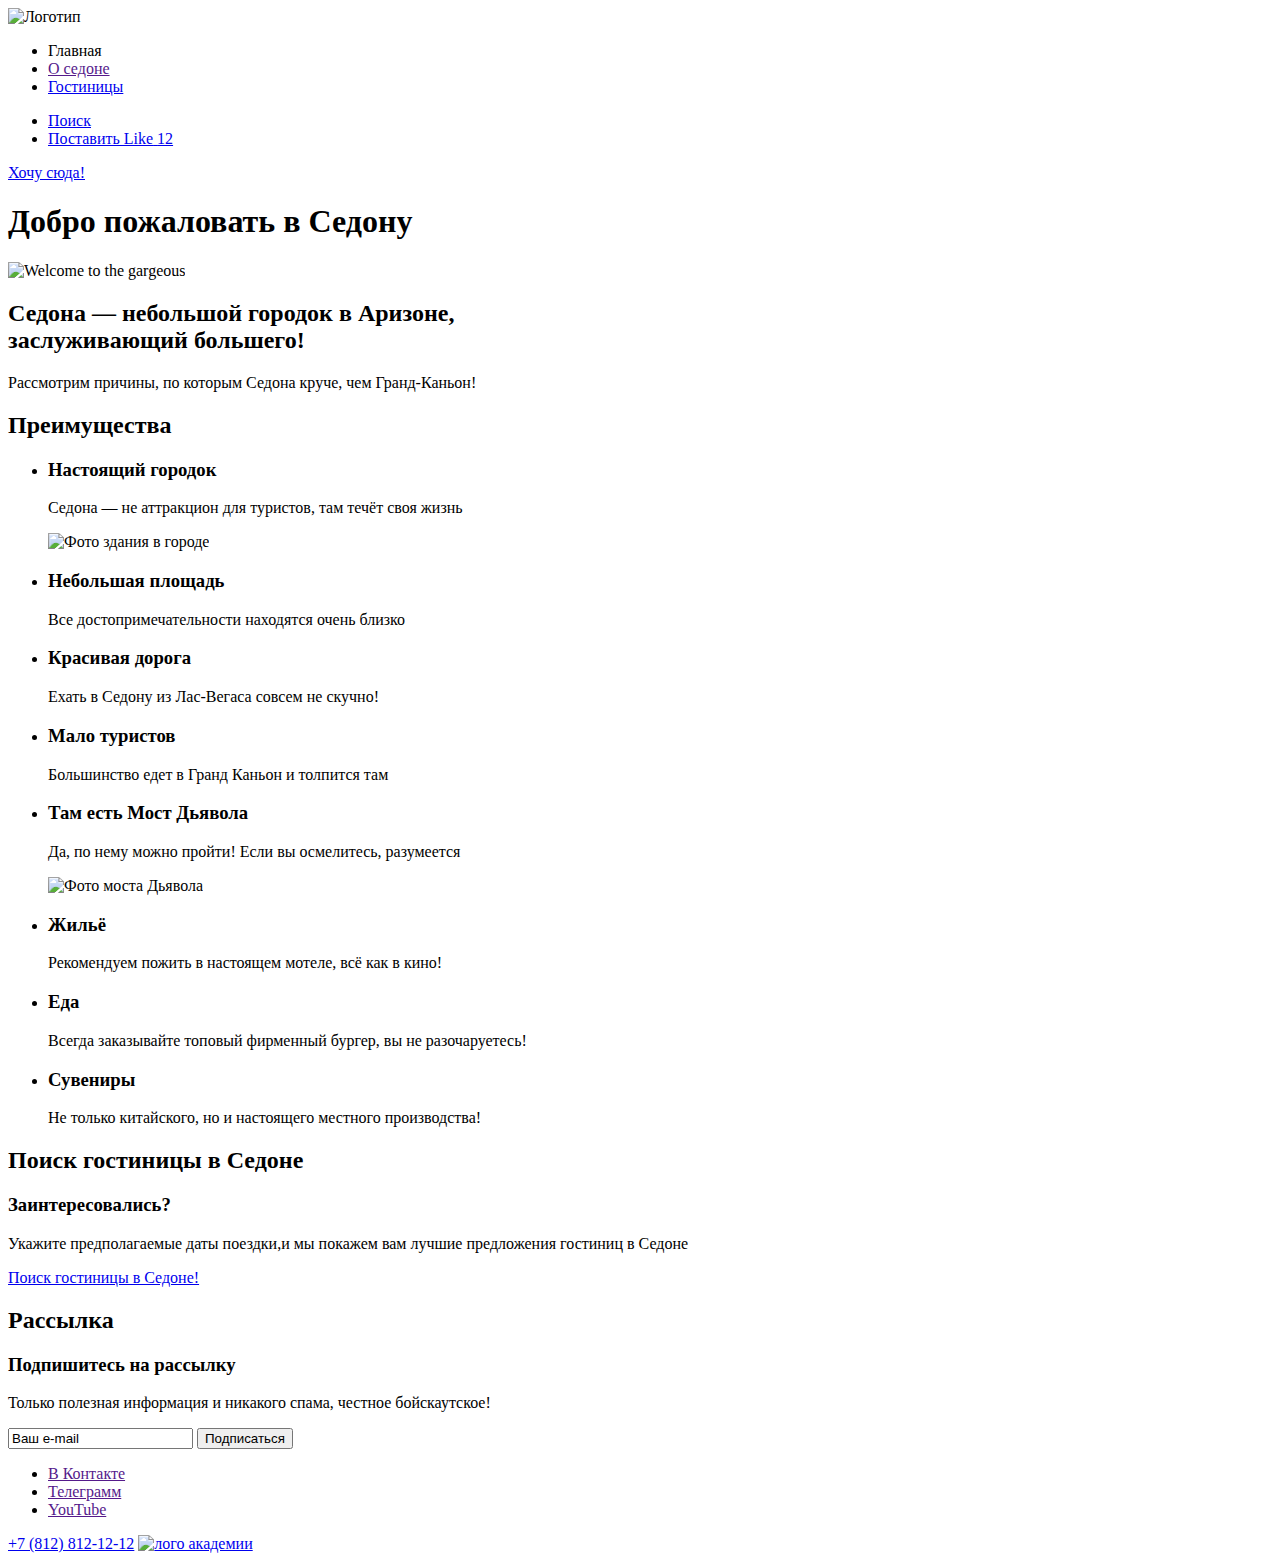
==== index.html @ 380cfacc "Добавляет класс цвета кнопкам" ====
<!DOCTYPE html>
<html lang="ru">
  <head>
    <meta charset="utf-8">
    <title>HTML Academy: Седона</title>
  </head>
  <body>
    <header class="header">
      <nav class="header-menu menu">
        <a class="logo-link">
          <img class="menu-logo" src="#" width="138" height="64" alt="Логотип">
        </a>
        <ul class="menu-list list-reset">
          <li class="menu-item">
            <a class="menu-link menu-link-current">Главная</a>
          </li>
          <li class="menu-item">
            <a class="menu-link" href="">О седоне</a>
          </li>
          <li class="menu-item">
            <a class="menu-link" href="catalog.html">Гостиницы</a>
          </li>
        </ul>
        <ul class="menu-list menu-user-list list-reset">
          <li class="menu-user-item">
            <a href="#" class="menu-user-link menu-user-link-search">
              <span class="visually-hidden">Поиск</span>
            </a>
          </li>
          <li class="menu-user-item">
            <a href="#" class="menu-user-link menu-user-link-favorites">
              <span class="visually-hidden">Поставить Like</span>
              <span class="menu-user-link-favorites-num">12</span>
            </a>
          </li>
        </ul>
        <a class="button menu-button button-brown" href="#">Хочу сюда!</a>
      </nav>
    </header>
    <main class="main">
      <section class="greeting">
        <h1 class="visually-hidden">Добро пожаловать в Седону</h1>
        <div class="greeting-img">
          <img src="#" width="457" height="351" alt="Welcome to the gargeous">
        </div>
        <div class="greeting-descript">
          <h2 class="greeting-title">Седона — небольшой городок в Аризоне,<br>заслуживающий большего!</h2>
          <p class="greeting-text">Рассмотрим причины, по которым Седона круче, чем Гранд-Каньон!</p>
        </div>
      </section>
      <section class="advantages">
        <h2 class="visually-hidden">Преимущества</h2>
        <ul class="advantages-list list-reset">
          <li class="advantages-item advantages-item-full">
            <div class="advantages-item-container">
              <div class="advantages-content advantages-content-blue">
                <h3 class="advantages-title">Настоящий городок</h3>
                <p class="advantages-description">Седона — не аттракцион для туристов, там течёт своя жизнь</p>
              </div>
              <div class="advantages-image">
                <img src="#" width="800" height="384" alt="Фото здания в городе">
              </div>
            </div>
          </li>
          <li class="advantages-item">
            <div class="advantages-content">
              <h3 class="advantages-title">Небольшая площадь</h3>
              <p class="advantages-description">Все достопримечательности находятся очень близко</p>
            </div>
          </li>
          <li class="advantages-item">
            <div class="advantages-content">
              <h3 class="advantages-title">Красивая дорога</h3>
              <p class="advantages-description">Ехать в Седону из Лас-Вегаса совсем не скучно!</p>
            </div>
          </li>
          <li class="advantages-item">
            <div class="advantages-content">
              <h3 class="advantages-title">Мало туристов</h3>
              <p class="advantages-description">Большинство едет в Гранд Каньон и толпится там</p>
            </div>
          </li>
          <li class="advantages-item advantages-item-full">
            <div class="advantages-item-container">
              <div class="advantages-content advantages-content-blue">
                <h3 class="advantages-title">Там есть Мост Дьявола</h3>
                <p class="advantages-description">Да, по нему можно пройти! Если вы осмелитесь, разумеется</p>
              </div>
              <div class="advantages-image">
                <img src="#" width="800" height="384" alt="Фото моста Дьявола">
              </div>
            </div>
          </li>
        </ul>
        <ul class="advantages-list advantages-list-recommendations list-reset">
          <li class="advantages-item">
            <div class="advantages-content advantages-content-home">
              <h3 class="advantages-title">Жильё</h3>
              <p class="advantages-description">Рекомендуем пожить в настоящем мотеле, всё как в кино!</p>
            </div>
          </li>
          <li class="advantages-item">
            <div class="advantages-content advantages-content-food">
              <h3 class="advantages-title">Еда</h3>
              <p class="advantages-description">Всегда заказывайте топовый фирменный бургер, вы не разочаруетесь!</p>
            </div>
          </li>
          <li class="advantages-item">
            <div class="advantages-content advantages-content-plus">
              <h3 class="advantages-title">Сувениры</h3>
              <p class="advantages-description">Не только китайского, но и настоящего местного производства!</p>
            </div>
          </li>
        </ul>
      </section>

        <section class="hotel-search">
          <h2 class="visually-hidden">Поиск гостиницы в Седоне</h2>
          <h3 class="search-title"><strong>Заинтересовались?</strong></h3>
          <p class="text">Укажите предполагаемые даты поездки,и мы покажем вам лучшие предложения гостиниц в Седоне</p>
          <a class="button-search button-brown" href="catalog.html">
            <span class="text-button">Поиск гостиницы в Седоне!</span>
          </a>
        </section>
        <section class="subscribe">
          <h2 class="visually-hidden">Рассылка</h2>
          <h3 class="subscribe-title">Подпишитесь на рассылку</h3>
          <p class="subscribe-text">Только полезная информация и никакого спама, честное бойскаутское!</p>
          <form action="https://echo.htmlacademy.ru/" method="post">
            <input class="subscribe-input" type="email" name="user_e-mail" value="Ваш e-mail">
            <input class="button-blue button-subscribe" type="submit" value="Подписаться">
          </form>

        </section>


    </main>
    <footer class="main-footer">
      <ul class="footer-link list-reset">
        <li class="footer-item">
          <a class="button-blue button-footer vk" href="">
            <span class="visually-hidden">В Контакте</span>
          </a>
        </li>
        <li class="footer-item">
          <a class="button-blue button-footer telegramm" href="">
            <span class="visually-hidden">Телеграмм</span>
          </a>
        </li>
        <li class="footer-item">
          <a class="button-blue button-footer youtube" href="">
            <span class="visually-hidden">YouTube</span>
          </a>
        </li>
      </ul>
      <a class="telephone" href="tel:+78128121212">+7 (812) 812-12-12</a>
      <a class="footer-logo" href="https://htmlacademy.ru">
        <img class="logo-academy" src="#" width="115" height="33" alt="лого академии">
      </a>
     </footer>

  </body>
</html>
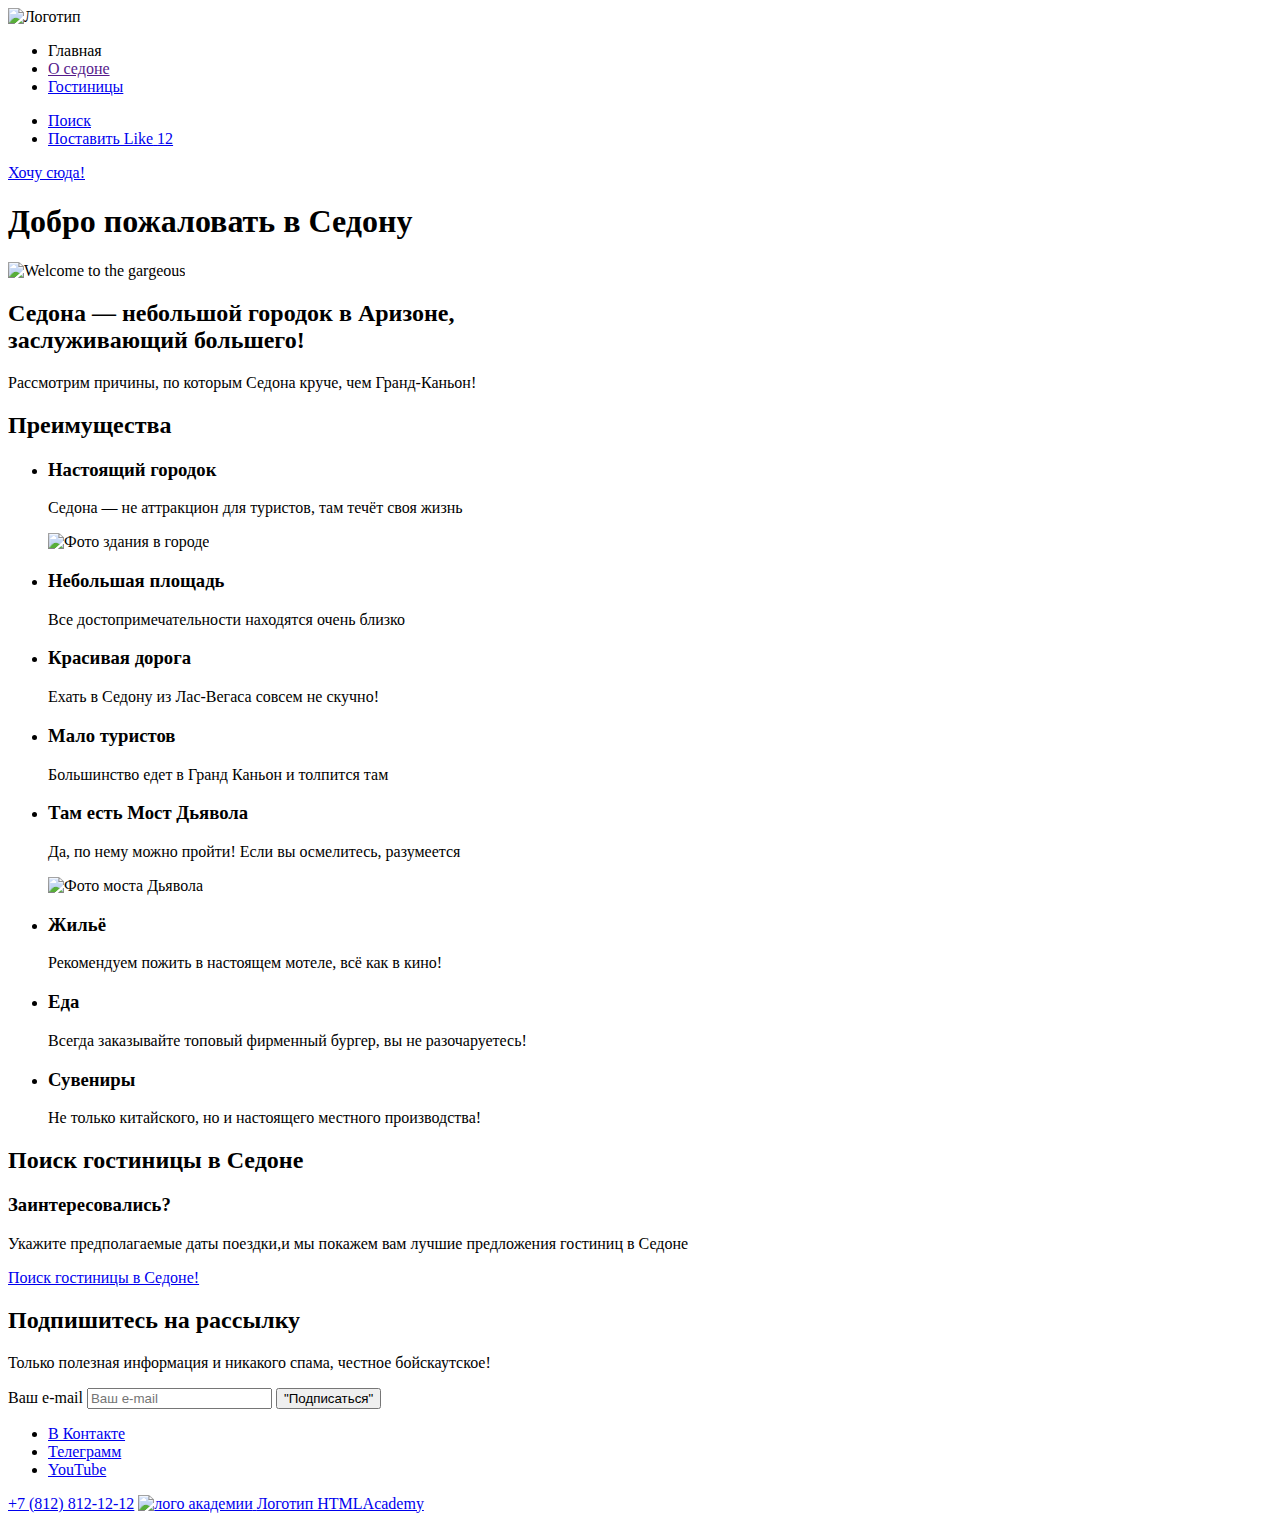
==== commit 90bce120: "Добавляет финальные правки" ====
--- a/index.html
+++ b/index.html
@@ -8,7 +8,7 @@
     <header class="header">
       <nav class="header-menu menu">
         <a class="logo-link">
-          <img class="menu-logo" src="#" width="138" height="64" alt="Логотип">
+          <img src="#" width="138" height="64" alt="Логотип">
         </a>
         <ul class="menu-list list-reset">
           <li class="menu-item">
@@ -114,48 +114,48 @@
         </ul>
       </section>
 
-        <section class="hotel-search">
+        <section class="search">
           <h2 class="visually-hidden">Поиск гостиницы в Седоне</h2>
-          <h3 class="search-title"><strong>Заинтересовались?</strong></h3>
-          <p class="text">Укажите предполагаемые даты поездки,и мы покажем вам лучшие предложения гостиниц в Седоне</p>
-          <a class="button-search button-brown" href="catalog.html">
-            <span class="text-button">Поиск гостиницы в Седоне!</span>
-          </a>
+          <h3 class="search-title">Заинтересовались?</h3>
+          <p class="search-text">Укажите предполагаемые даты поездки,и мы покажем вам лучшие предложения гостиниц в Седоне</p>
+          <a class="button button-search button-brown" href="#">Поиск гостиницы в Седоне!</a>
         </section>
-        <section class="subscribe">
-          <h2 class="visually-hidden">Рассылка</h2>
-          <h3 class="subscribe-title">Подпишитесь на рассылку</h3>
+
+        <section class="subscribe subscribe-home">
+          <h2 class="subscribe-title">Подпишитесь на рассылку</h2>
           <p class="subscribe-text">Только полезная информация и никакого спама, честное бойскаутское!</p>
-          <form action="https://echo.htmlacademy.ru/" method="post">
-            <input class="subscribe-input" type="email" name="user_e-mail" value="Ваш e-mail">
-            <input class="button-blue button-subscribe" type="submit" value="Подписаться">
+          <form class="subscribe-form" action="https://echo.htmlacademy.ru/" method="post">
+            <label class="visually-hidden" for="email">Ваш e-mail</label>
+            <input class="subscribe-input form-input" type="email" name="email" id="email" placeholder="Ваш e-mail">
+            <button class="button button-blue button-subscribe" type="submit">"Подписаться"</button>
           </form>
 
         </section>
 
 
     </main>
-    <footer class="main-footer">
-      <ul class="footer-link list-reset">
-        <li class="footer-item">
-          <a class="button-blue button-footer vk" href="">
+    <footer class="footer">
+      <ul class="footer-social social list-reset">
+        <li class="social-item">
+          <a class="social-link" href="https://vk.com/htmlacademy">
             <span class="visually-hidden">В Контакте</span>
           </a>
         </li>
-        <li class="footer-item">
-          <a class="button-blue button-footer telegramm" href="">
+        <li class="social-item">
+          <a class="social-link" href="https://t.me/htmlacademy">
             <span class="visually-hidden">Телеграмм</span>
           </a>
         </li>
-        <li class="footer-item">
-          <a class="button-blue button-footer youtube" href="">
+        <li class="social-item">
+          <a class="social-link" href="https://www.youtube.com/user/htmlacademyru">
             <span class="visually-hidden">YouTube</span>
           </a>
         </li>
       </ul>
-      <a class="telephone" href="tel:+78128121212">+7 (812) 812-12-12</a>
+      <a class="footer-phone" href="tel:+78128121212">+7 (812) 812-12-12</a>
       <a class="footer-logo" href="https://htmlacademy.ru">
         <img class="logo-academy" src="#" width="115" height="33" alt="лого академии">
+        <span class="visually-hidden">Логотип HTMLAcademy</span>
       </a>
      </footer>
 
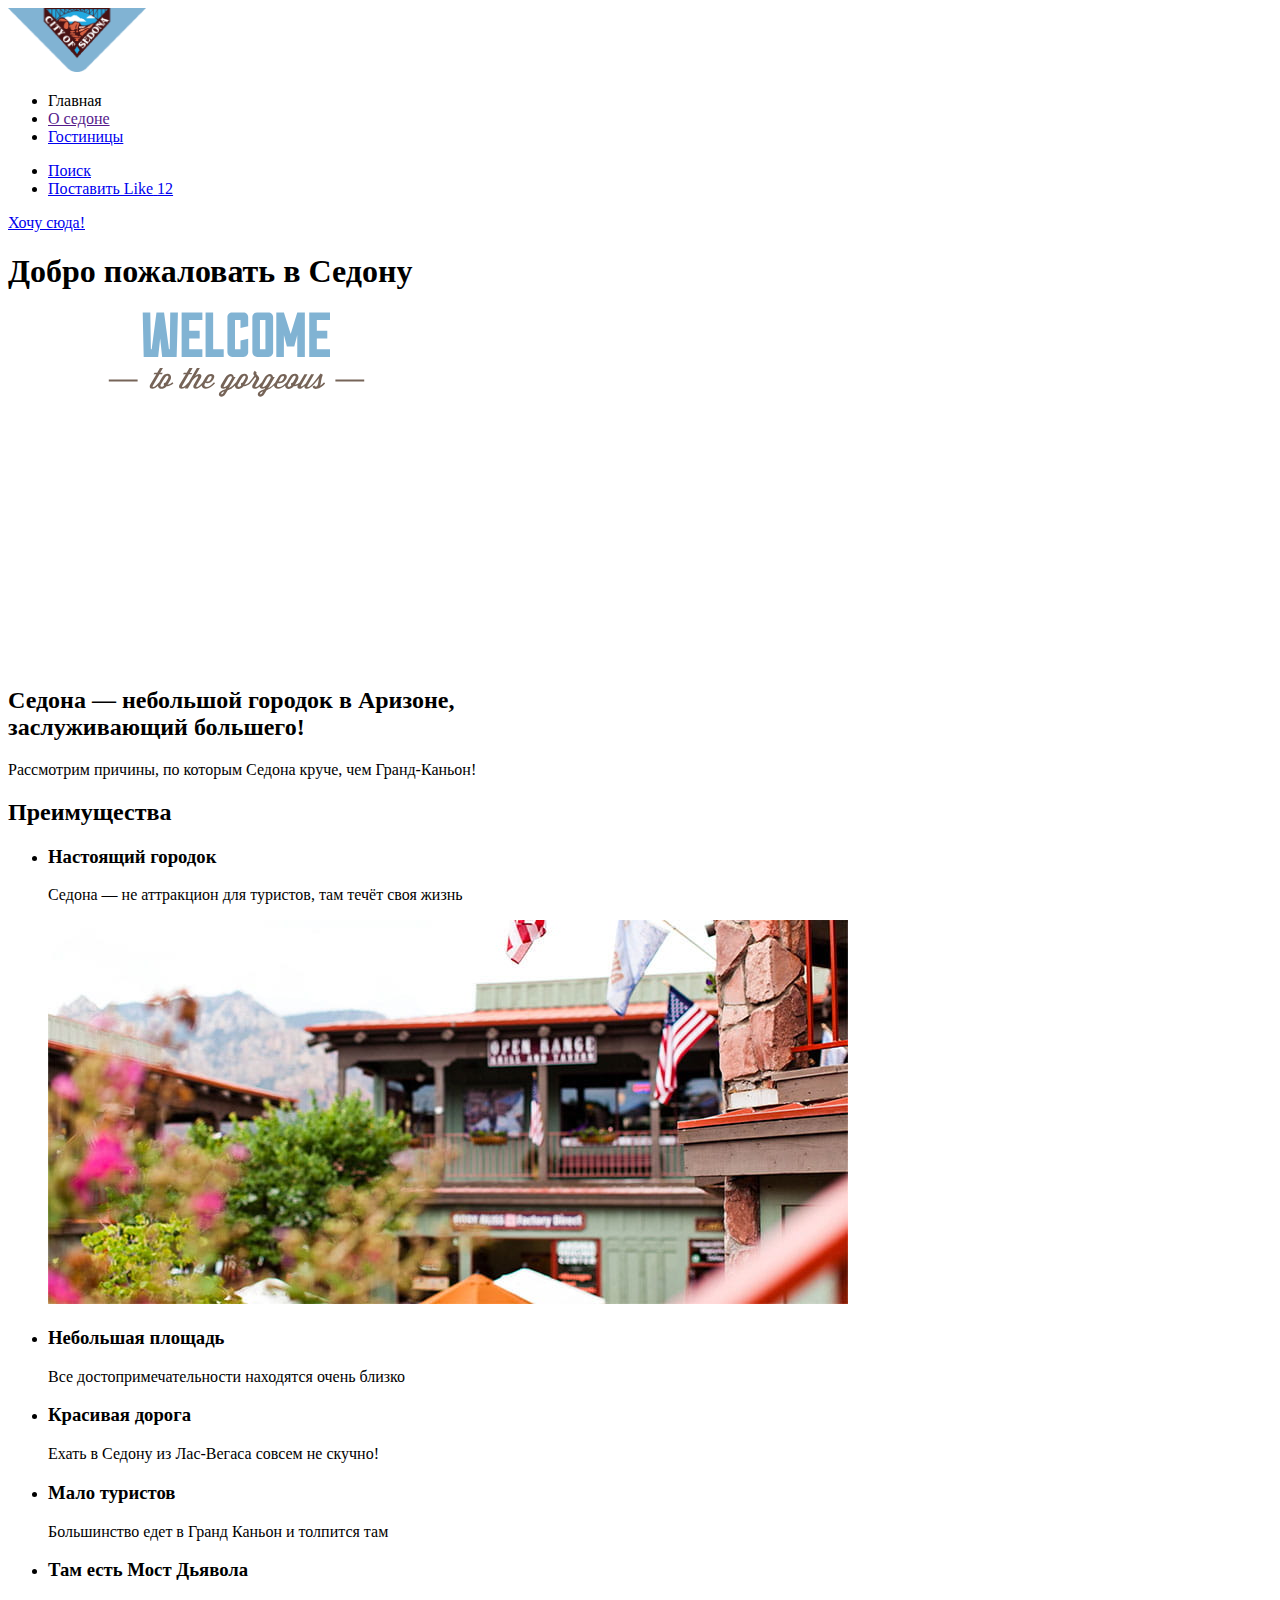
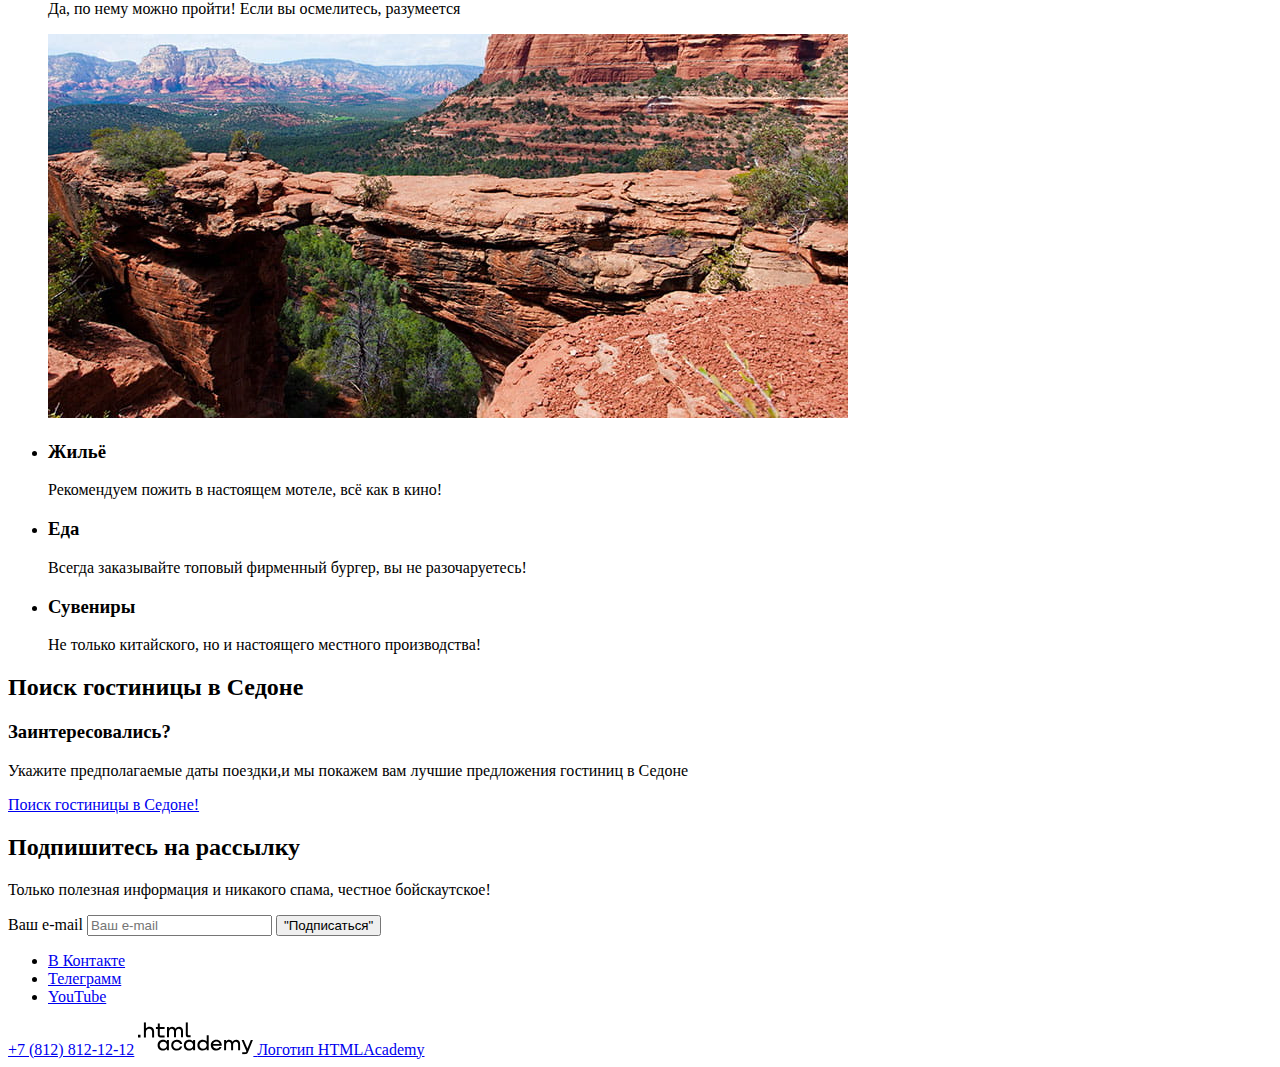
==== commit 7898c1af: "добавляет папку с графикой и картинки в разметку" ====
--- a/index.html
+++ b/index.html
@@ -8,7 +8,7 @@
     <header class="header">
       <nav class="header-menu menu">
         <a class="logo-link">
-          <img src="#" width="138" height="64" alt="Логотип">
+          <img src="/image/logo.png" width="138" height="64" alt="Логотип">
         </a>
         <ul class="menu-list list-reset">
           <li class="menu-item">
@@ -41,7 +41,7 @@
       <section class="greeting">
         <h1 class="visually-hidden">Добро пожаловать в Седону</h1>
         <div class="greeting-img">
-          <img src="#" width="457" height="351" alt="Welcome to the gargeous">
+          <img src="/image/welcome-images/welcome-text-image.svg" width="457" height="351" alt="Welcome to the gargeous">
         </div>
         <div class="greeting-descript">
           <h2 class="greeting-title">Седона — небольшой городок в Аризоне,<br>заслуживающий большего!</h2>
@@ -58,7 +58,7 @@
                 <p class="advantages-description">Седона — не аттракцион для туристов, там течёт своя жизнь</p>
               </div>
               <div class="advantages-image">
-                <img src="#" width="800" height="384" alt="Фото здания в городе">
+                <img src="/image/advantage-image/city-photo.jpg" width="800" height="384" alt="Фото здания в городе">
               </div>
             </div>
           </li>
@@ -87,7 +87,7 @@
                 <p class="advantages-description">Да, по нему можно пройти! Если вы осмелитесь, разумеется</p>
               </div>
               <div class="advantages-image">
-                <img src="#" width="800" height="384" alt="Фото моста Дьявола">
+                <img src="/image/advantage-image/bridge-photo.jpg" width="800" height="384" alt="Фото моста Дьявола">
               </div>
             </div>
           </li>
@@ -154,7 +154,7 @@
       </ul>
       <a class="footer-phone" href="tel:+78128121212">+7 (812) 812-12-12</a>
       <a class="footer-logo" href="https://htmlacademy.ru">
-        <img class="logo-academy" src="#" width="115" height="33" alt="лого академии">
+        <img class="logo-academy" src="/image/logo_htmlacademy.svg" width="115" height="33" alt="лого академии">
         <span class="visually-hidden">Логотип HTMLAcademy</span>
       </a>
      </footer>
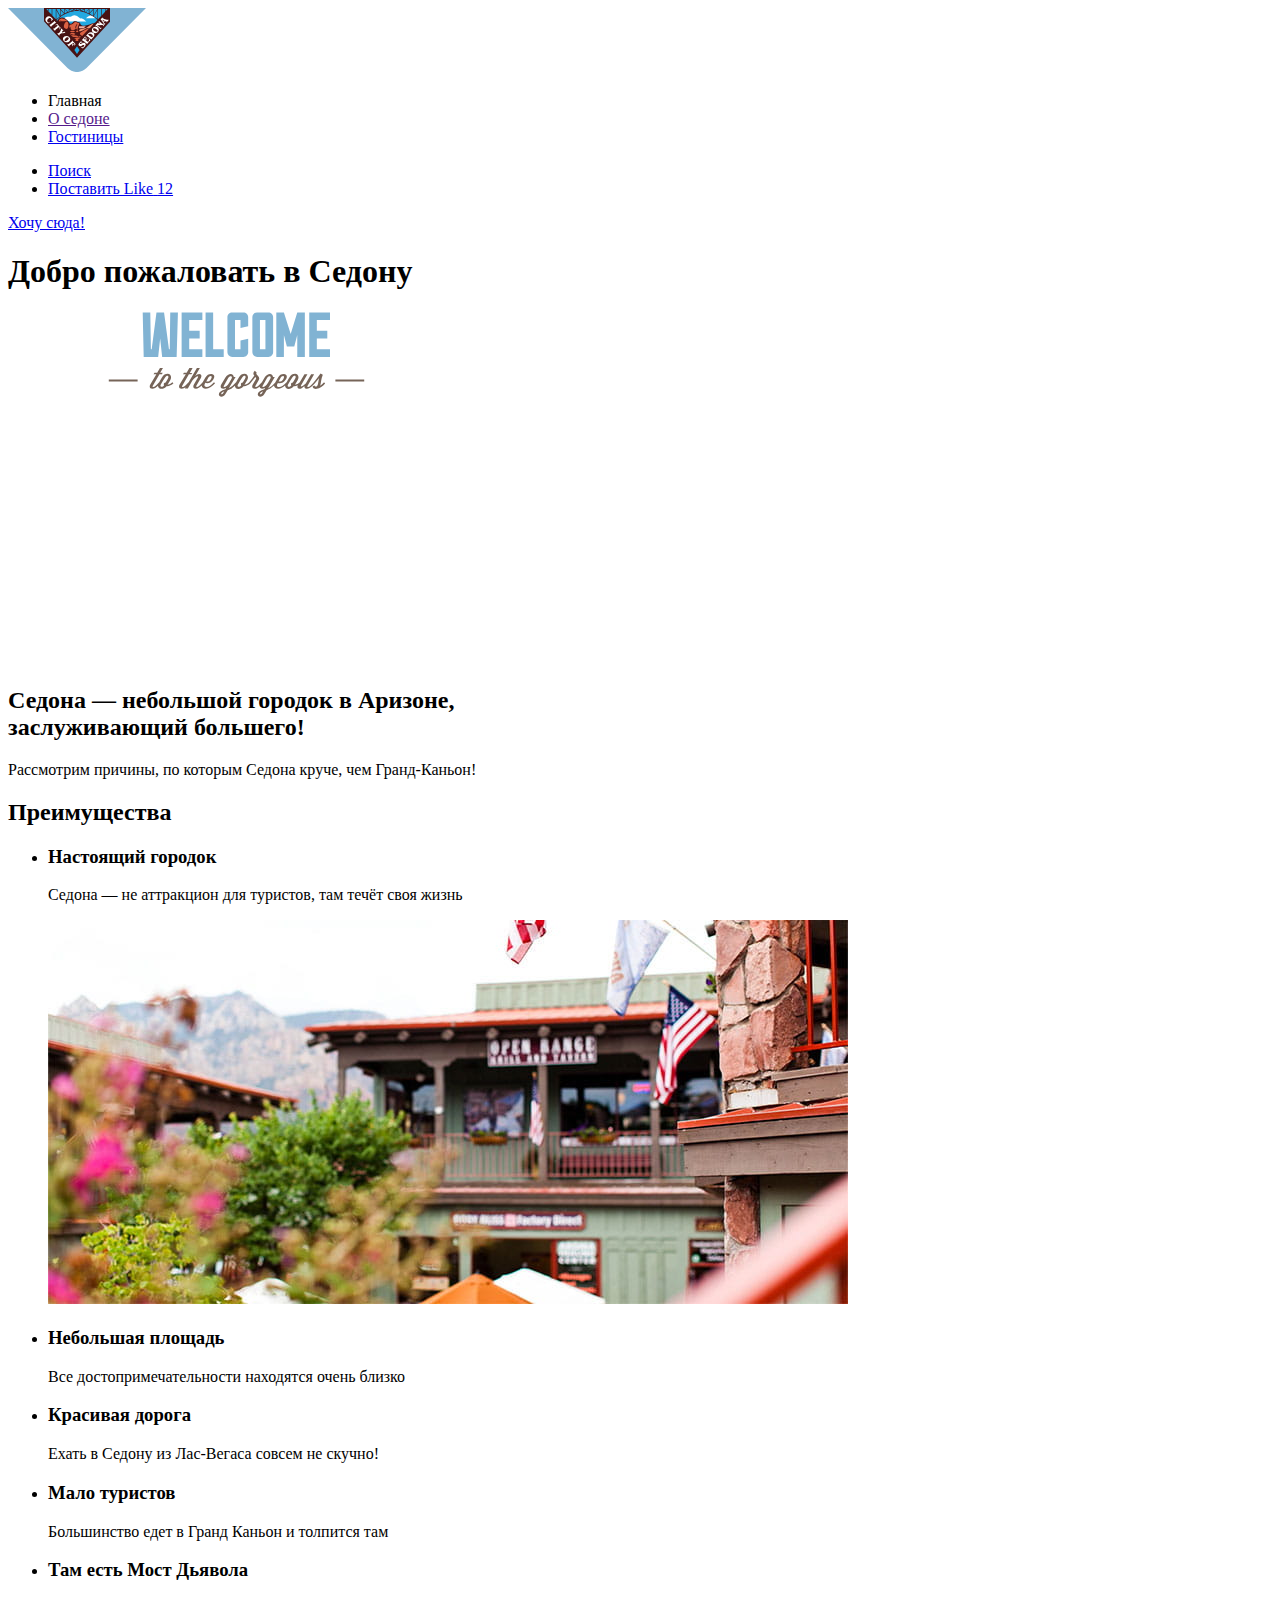
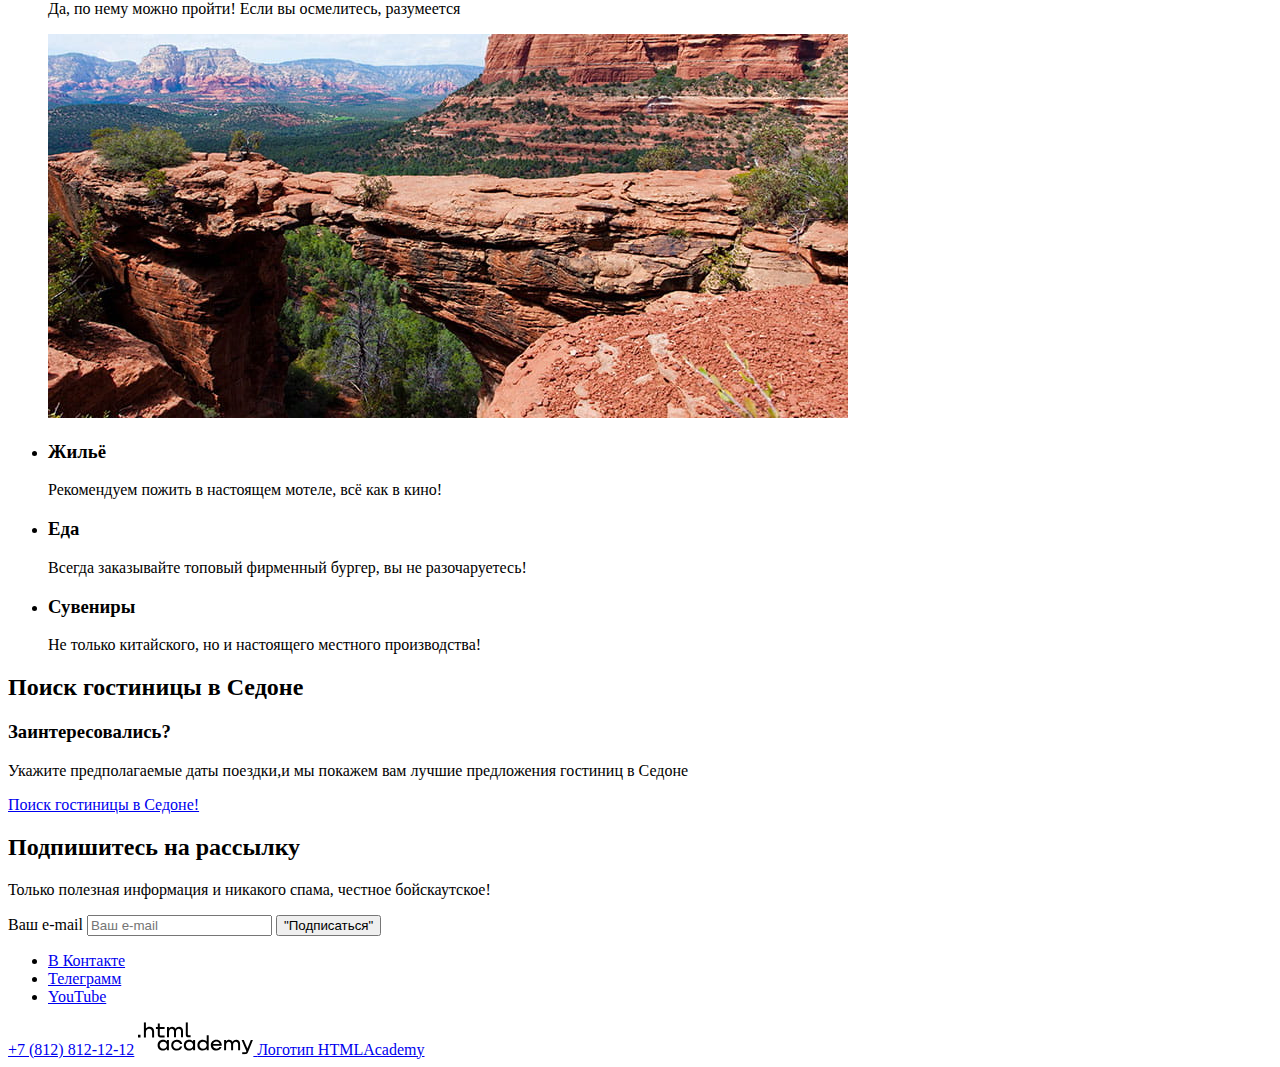
==== commit 8345a817: "Merge pull request #3 from jon90033/master" ====
--- a/index.html
+++ b/index.html
@@ -8,7 +8,7 @@
     <header class="header">
       <nav class="header-menu menu">
         <a class="logo-link">
-          <img src="/image/logo.png" width="138" height="64" alt="Логотип">
+          <img src="image/svg/logo.svg" width="138" height="64" alt="Логотип">
         </a>
         <ul class="menu-list list-reset">
           <li class="menu-item">
@@ -41,7 +41,7 @@
       <section class="greeting">
         <h1 class="visually-hidden">Добро пожаловать в Седону</h1>
         <div class="greeting-img">
-          <img src="/image/welcome-images/welcome-text-image.svg" width="457" height="351" alt="Welcome to the gargeous">
+          <img src="image/svg/welcome-text-image.svg" width="457" height="351" alt="Welcome to the gargeous">
         </div>
         <div class="greeting-descript">
           <h2 class="greeting-title">Седона — небольшой городок в Аризоне,<br>заслуживающий большего!</h2>
@@ -58,7 +58,7 @@
                 <p class="advantages-description">Седона — не аттракцион для туристов, там течёт своя жизнь</p>
               </div>
               <div class="advantages-image">
-                <img src="/image/advantage-image/city-photo.jpg" width="800" height="384" alt="Фото здания в городе">
+                <img src="image/catalog/city-photo.jpg" width="800" height="384" alt="Фото здания в городе">
               </div>
             </div>
           </li>
@@ -87,7 +87,7 @@
                 <p class="advantages-description">Да, по нему можно пройти! Если вы осмелитесь, разумеется</p>
               </div>
               <div class="advantages-image">
-                <img src="/image/advantage-image/bridge-photo.jpg" width="800" height="384" alt="Фото моста Дьявола">
+                <img src="image/catalog/bridge-photo.jpg" width="800" height="384" alt="Фото моста Дьявола">
               </div>
             </div>
           </li>
@@ -154,7 +154,7 @@
       </ul>
       <a class="footer-phone" href="tel:+78128121212">+7 (812) 812-12-12</a>
       <a class="footer-logo" href="https://htmlacademy.ru">
-        <img class="logo-academy" src="/image/logo_htmlacademy.svg" width="115" height="33" alt="лого академии">
+        <img class="logo-academy" src="image/svg/logo-htmlacademy.svg" width="115" height="33" alt="лого академии">
         <span class="visually-hidden">Логотип HTMLAcademy</span>
       </a>
      </footer>
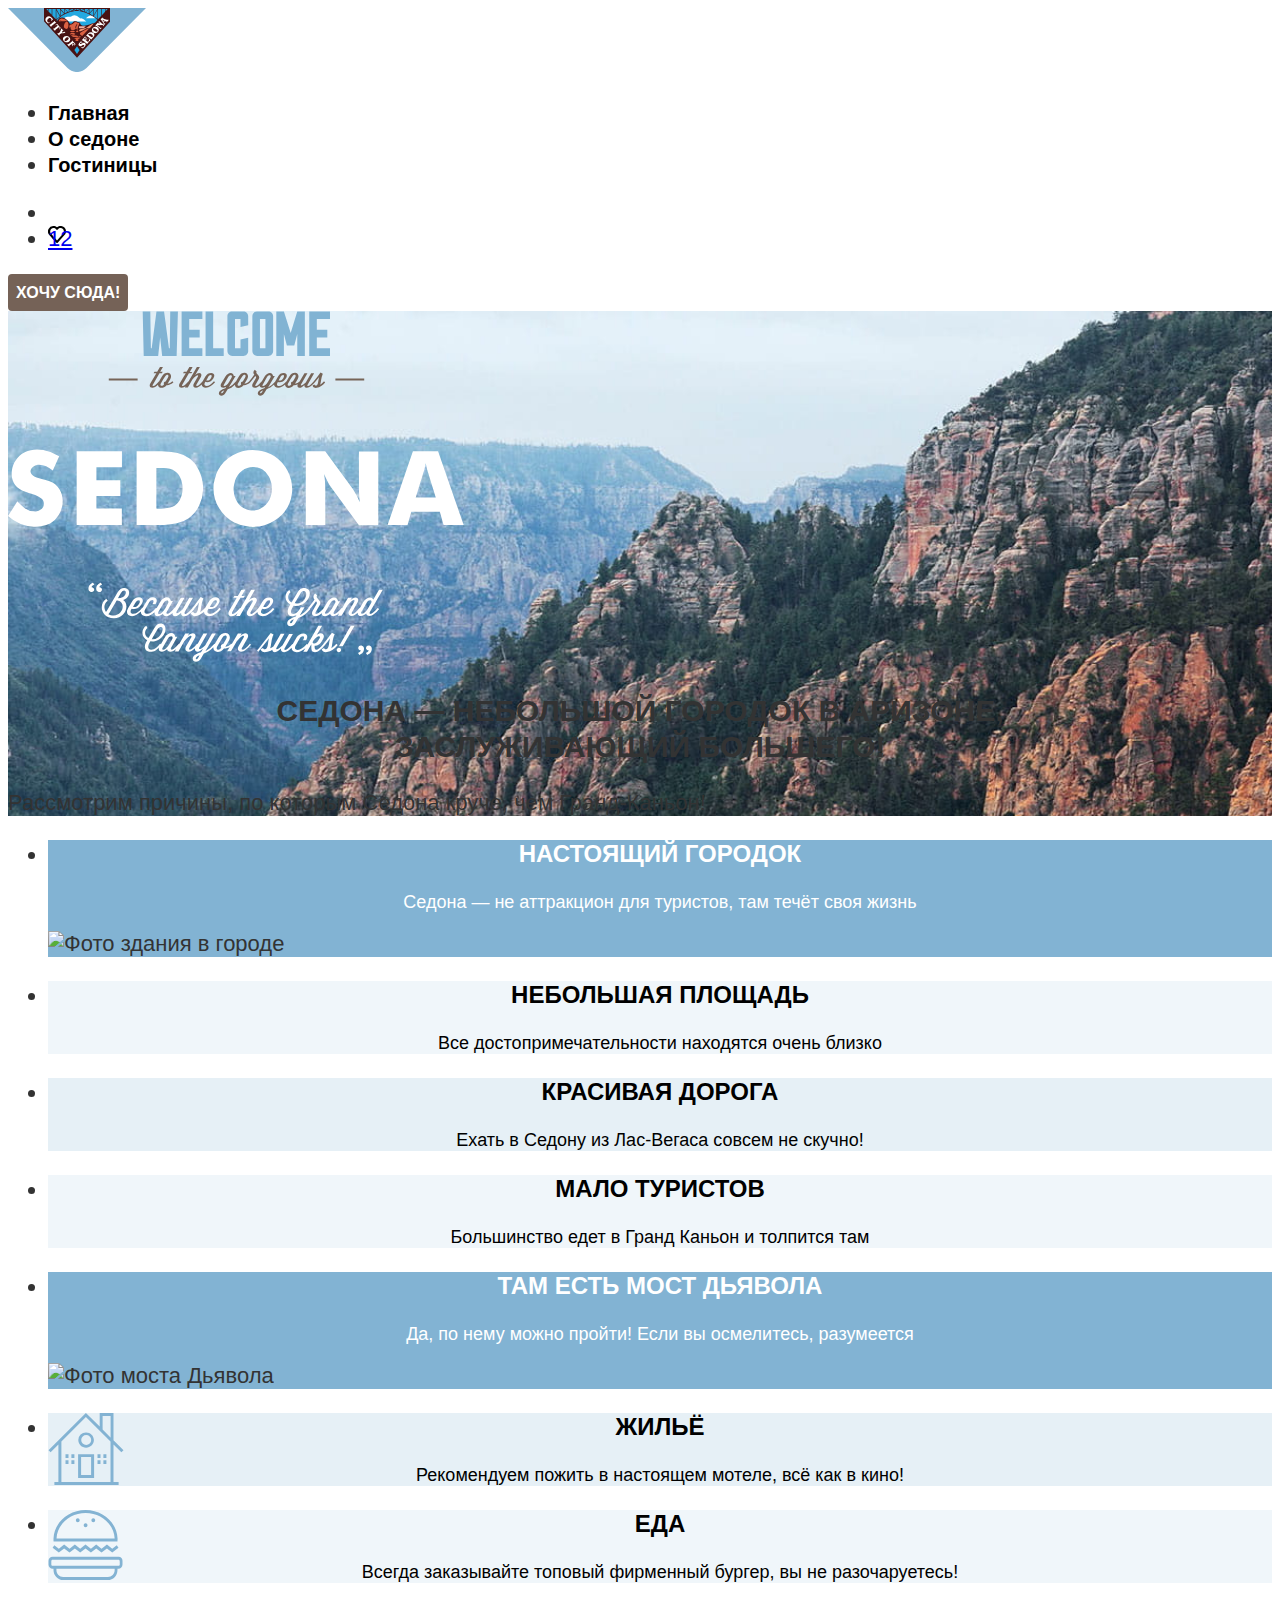
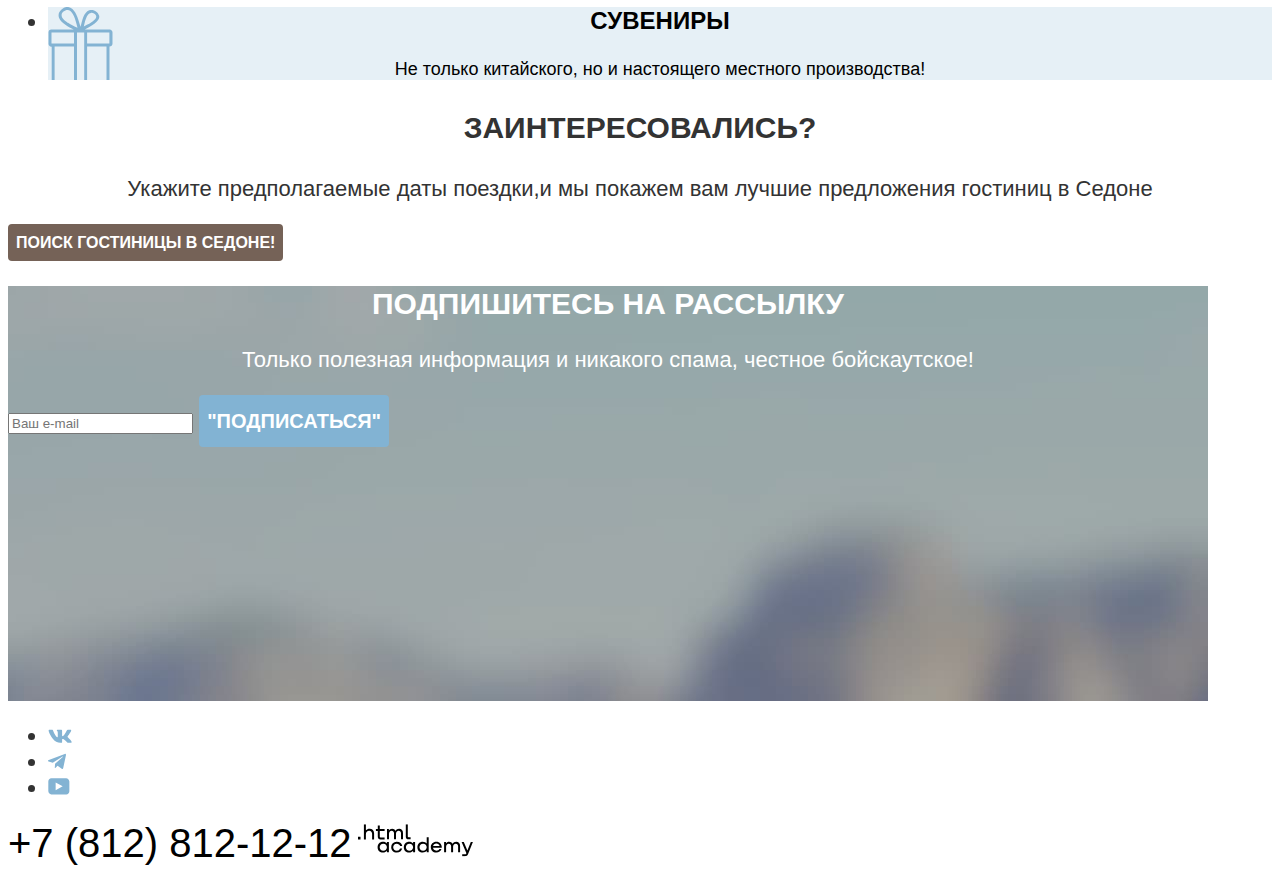
==== commit 524848b7: "Добавляет правки по ДЗ" ====
--- a/index.html
+++ b/index.html
@@ -3,6 +3,7 @@
   <head>
     <meta charset="utf-8">
     <title>HTML Academy: Седона</title>
+    <link rel="stylesheet" href="styles/styles.css">
   </head>
   <body>
     <header class="header">
@@ -58,7 +59,7 @@
                 <p class="advantages-description">Седона — не аттракцион для туристов, там течёт своя жизнь</p>
               </div>
               <div class="advantages-image">
-                <img src="image/catalog/city-photo.jpg" width="800" height="384" alt="Фото здания в городе">
+                <img src="image/city-photo.jpg" width="800" height="384" alt="Фото здания в городе">
               </div>
             </div>
           </li>
@@ -87,7 +88,7 @@
                 <p class="advantages-description">Да, по нему можно пройти! Если вы осмелитесь, разумеется</p>
               </div>
               <div class="advantages-image">
-                <img src="image/catalog/bridge-photo.jpg" width="800" height="384" alt="Фото моста Дьявола">
+                <img src="image/bridge-photo.jpg" width="800" height="384" alt="Фото моста Дьявола">
               </div>
             </div>
           </li>
@@ -138,16 +139,19 @@
       <ul class="footer-social social list-reset">
         <li class="social-item">
           <a class="social-link" href="https://vk.com/htmlacademy">
+            <img src="image/svg/vk-icon.svg" width="24" height="14" alt="Ссылка на ВКонтакте">
             <span class="visually-hidden">В Контакте</span>
           </a>
         </li>
         <li class="social-item">
           <a class="social-link" href="https://t.me/htmlacademy">
+            <img src="image/svg/telegramm-icon.svg" width="18" height="16" alt="Ссылка на Телеграмм">
             <span class="visually-hidden">Телеграмм</span>
           </a>
         </li>
         <li class="social-item">
           <a class="social-link" href="https://www.youtube.com/user/htmlacademyru">
+            <img src="image/svg/youtube-icon.svg" width="22" height="17" alt="Ссылка на YouTube">
             <span class="visually-hidden">YouTube</span>
           </a>
         </li>
--- a/styles/styles.css
+++ b/styles/styles.css
@@ -0,0 +1,242 @@
+@font-face{
+  font-family: "PT Sans";
+  font-style: normal;
+  font-weight: 400;
+  src: url("../fonts/ptsans-400.woff2") format("woff2");
+  font-display: swap;
+}
+@font-face{
+  font-family: "PT Sans";
+  font-style: normal;
+  font-weight: 700;
+  src: url("../fonts/ptsans-700.woff2") format("woff2");
+  font-display: swap;
+}
+body{
+  font-family: "PT Sans", sans-serif;
+  font-size: 22px;
+  line-height: 26px;
+  font-weight: 400;
+  font-style: normal;
+  background: #fff;
+  color: #333333;
+}
+.button {
+  display: inline-block;
+  padding: 8px;
+  font-weight: bold;
+  font-size: 16px;
+  line-height: 21px;
+  font-family: "PTsans", "Arial", sans-serif;
+  text-align: center;
+  color: #ffffff;
+  text-transform: uppercase;
+  text-decoration: none;
+  background-color: #756257;
+  border: none;
+  border-radius: 4px;
+  cursor: pointer;
+}
+
+.button-blue {
+  background-color: #82b3d3;
+}
+
+.button-green {
+  background-color: #7db54f;
+}
+
+.button-transparent {
+  background-color: transparent;
+}
+
+.visually-hidden{
+  position: absolute;
+
+  width: 1px;
+  height: 1px;
+  margin: -1px;
+  padding: 0;
+  overflow: hidden;
+
+  white-space: nowrap;
+
+  border: 0;
+
+  clip: rect(0 0 0 0);
+  clip-path: inset(100%);
+}
+
+.menu-link{
+  font-weight: 700;
+  font-size: 20px;
+  line-height: 24px;
+  color: #000000;
+  text-align: center;
+  text-decoration: none;
+}
+.menu-user-link-search{
+  background-image: url("../image/svg/search.svg");
+  background-repeat: no-repeat;
+}
+.menu-user-link-favorites{
+  background-image: url("../image/svg/like.svg");
+  background-repeat: no-repeat;
+}
+.greeting{
+  background-image: url("../image/greeting.jpg");
+  background-size: cover;
+  background-repeat: no-repeat;
+}
+
+.greeting-title{
+  font-size: 30px;
+  line-height: 36px;
+  text-align: center;
+  text-transform: uppercase;
+}
+
+.advantages-item{
+  background: rgba(131, 179, 211, 0.2);
+}
+.advantages-item:nth-child(2n){
+  background: rgba(131, 179, 211, 0.12);
+}
+.advantages-title{
+  font-size: 24px;
+  line-height: 28px;
+  text-transform: uppercase;
+  text-align: center;
+  color: #000;
+}
+.advantages-description{
+  font-size: 18px;
+  line-height: 21px;
+  text-align: center;
+  color: #000;
+}
+.advantages-item-container{
+  background-color: #82B3D3;
+}
+.advantages-content-blue h3{
+  color:#fff;
+}
+.advantages-content-blue p{
+  color:#fff;
+}
+.advantages-content-home{
+  background-image: url("../image/svg/house.svg");
+  background-repeat: no-repeat;
+}
+.advantages-content-food{
+  background-image: url("../image/svg/food.svg");
+  background-repeat: no-repeat;
+}
+.advantages-content-plus{
+  background-image: url("../image/svg/gift.svg");
+  background-repeat: no-repeat;
+}
+.search-title{
+  font-size: 30px;
+  line-height: 36px;
+  text-align: center;
+  text-transform: uppercase;
+}
+.search-text{
+  text-align: center;
+}
+.subscribe-home{
+  background-image: url("../image/background-subscribe.jpg");
+  width: 1200px;
+  height: 414.86px;
+  background-repeat: no-repeat;
+}
+.subscribe-home h2{
+  font-weight: 700;
+  font-size: 30px;
+  line-height: 36px;
+  text-transform: uppercase;
+  color: #fff;
+  text-align: center;
+}
+.subscribe-home p{
+  color: #fff;
+  text-align: center;
+}
+.footer-phone{
+  font-weight: 400;
+  font-size: 40px;
+  line-height: 40px;
+  text-align: center;
+  text-decoration: none;
+  color: #000;
+}
+.filter{
+  background-image: url("../image/background-filter.jpg");
+  background-repeat: no-repeat;
+  color: #fff;
+}
+.breadcrumbs-link{
+  font-size: 16px;
+  line-height: 21px;
+
+}
+.filter-title{
+  font-size: 20px;
+  line-height: 24px;
+}
+.filter-control{
+  font-size: 18px;
+  line-height: 23px;
+}
+.sorting-title{
+  font-size: 30px;
+  line-height: 36px;
+  text-transform: uppercase;
+}
+.hotels-item{
+  border: 1px solid #E6E6E6;
+  border-radius: 4px;
+}
+.hotels-title{
+  font-size: 24px;
+  line-height: 28px;
+}
+.hotels-type, .hotels-price{
+  font-size: 18px;
+  line-height: 21px;
+}
+.hotels-button{
+  line-height: 20px;
+}
+.hotels-button-more{
+  color: #fff;
+  background: #756157;
+}
+.hotels-favorites{
+  text-transform: uppercase;
+  color: #fff;
+}
+.hotels-favorites-current{
+  background: #7DB54F;
+}
+
+.hotels-rating-star span{
+  background-image: url("../image/star-icon.svg");
+  background-repeat: no-repeat;
+}
+.pagination-link{
+  border-radius: 4px;
+  background: #82B3D3;
+}
+.pagination-link-current{
+  background: #F2F2F2;
+}
+.pagination-link-more{
+  background: #F2F2F2;
+}
+.button-subscribe{
+  font-size: 20px;
+  line-height: 36px;
+  color:#fff;
+}
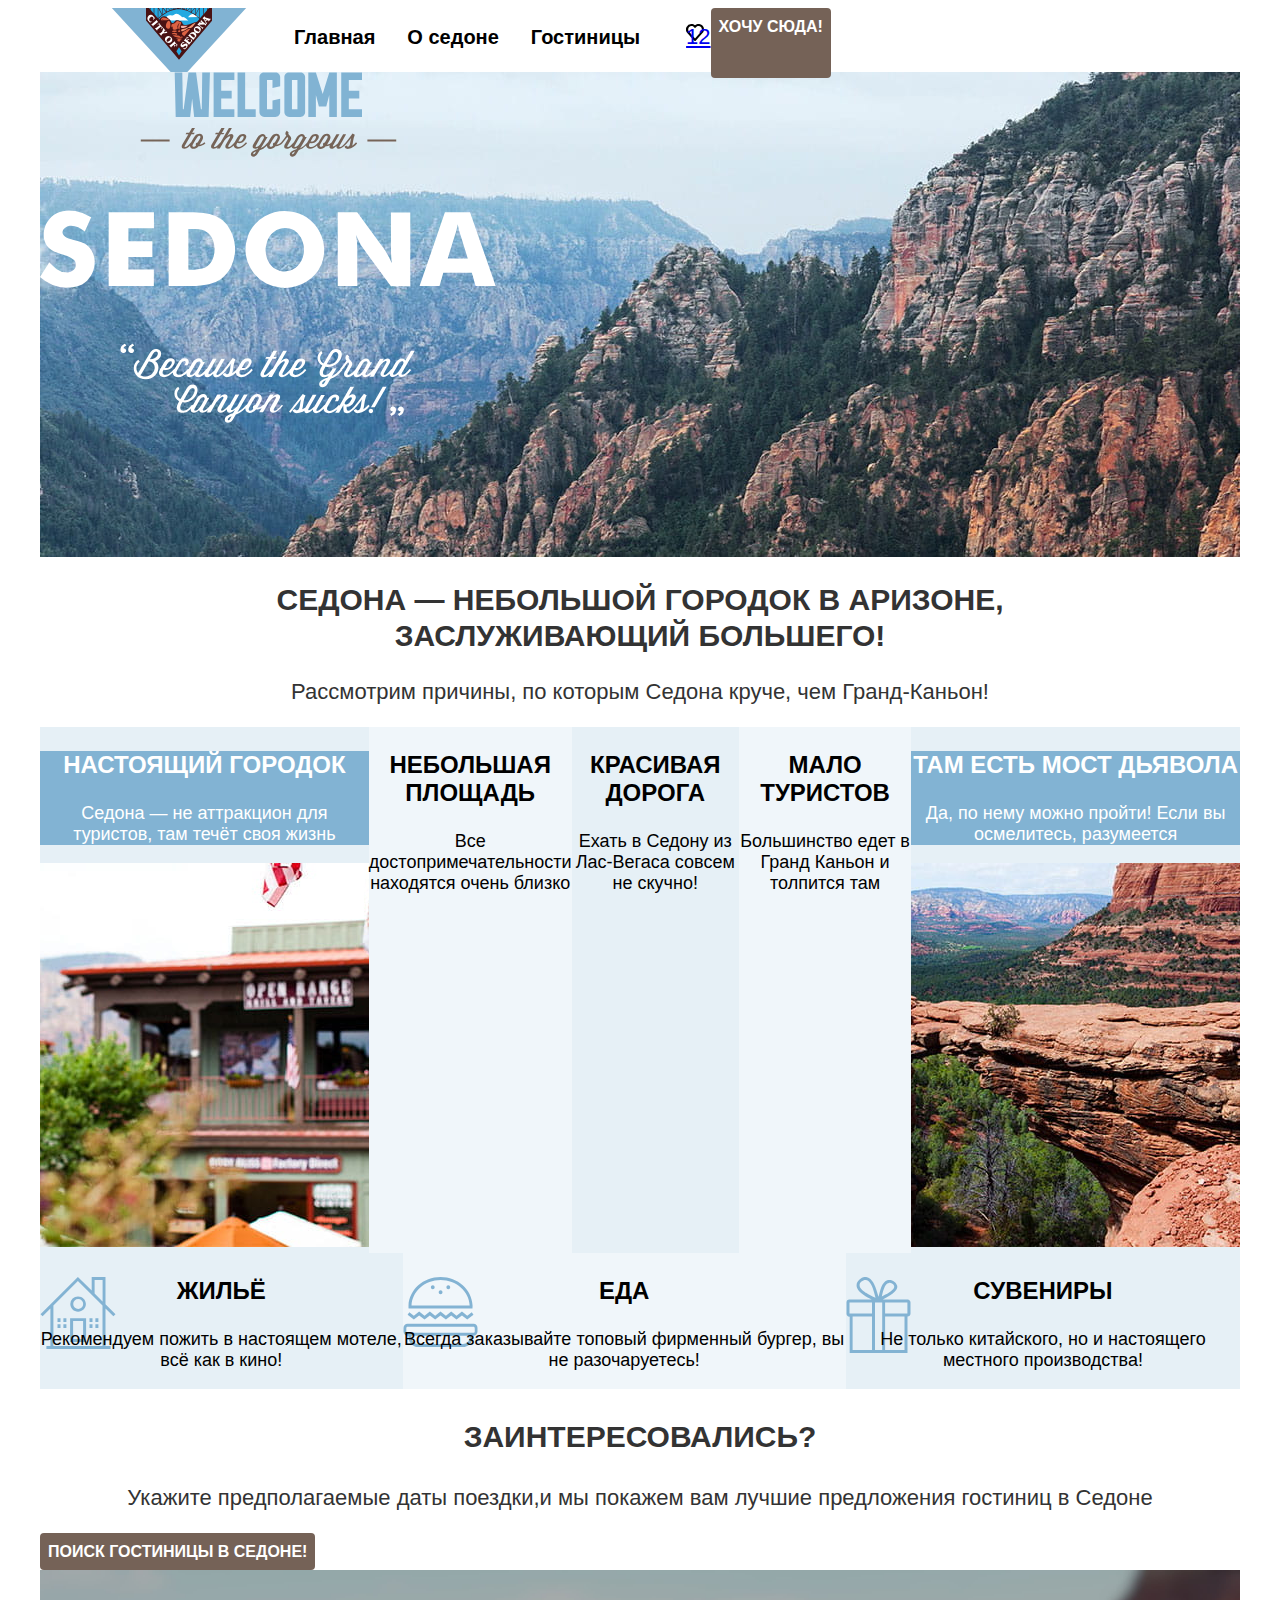
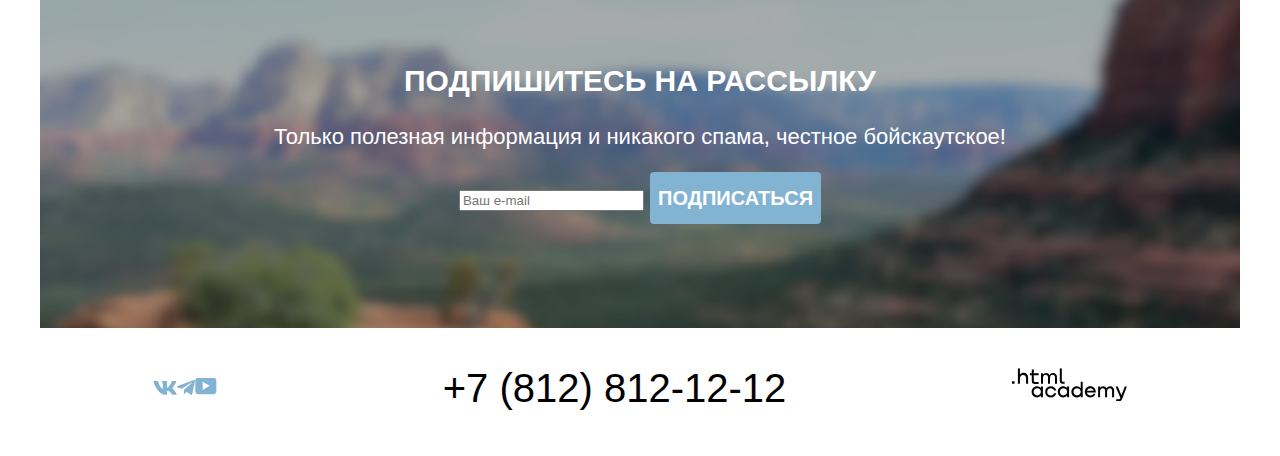
==== commit 540282ce: "добавляет крупные сетки на флексах" ====
--- a/index.html
+++ b/index.html
@@ -1,167 +1,169 @@
 <!DOCTYPE html>
 <html lang="ru">
-  <head>
-    <meta charset="utf-8">
-    <title>HTML Academy: Седона</title>
-    <link rel="stylesheet" href="styles/styles.css">
-  </head>
-  <body>
-    <header class="header">
-      <nav class="header-menu menu">
-        <a class="logo-link">
-          <img src="image/svg/logo.svg" width="138" height="64" alt="Логотип">
-        </a>
-        <ul class="menu-list list-reset">
-          <li class="menu-item">
-            <a class="menu-link menu-link-current">Главная</a>
-          </li>
-          <li class="menu-item">
-            <a class="menu-link" href="">О седоне</a>
-          </li>
-          <li class="menu-item">
-            <a class="menu-link" href="catalog.html">Гостиницы</a>
-          </li>
-        </ul>
-        <ul class="menu-list menu-user-list list-reset">
-          <li class="menu-user-item">
-            <a href="#" class="menu-user-link menu-user-link-search">
-              <span class="visually-hidden">Поиск</span>
-            </a>
-          </li>
-          <li class="menu-user-item">
-            <a href="#" class="menu-user-link menu-user-link-favorites">
-              <span class="visually-hidden">Поставить Like</span>
-              <span class="menu-user-link-favorites-num">12</span>
-            </a>
-          </li>
-        </ul>
-        <a class="button menu-button button-brown" href="#">Хочу сюда!</a>
-      </nav>
-    </header>
-    <main class="main">
-      <section class="greeting">
-        <h1 class="visually-hidden">Добро пожаловать в Седону</h1>
-        <div class="greeting-img">
-          <img src="image/svg/welcome-text-image.svg" width="457" height="351" alt="Welcome to the gargeous">
-        </div>
-        <div class="greeting-descript">
-          <h2 class="greeting-title">Седона — небольшой городок в Аризоне,<br>заслуживающий большего!</h2>
-          <p class="greeting-text">Рассмотрим причины, по которым Седона круче, чем Гранд-Каньон!</p>
-        </div>
-      </section>
-      <section class="advantages">
-        <h2 class="visually-hidden">Преимущества</h2>
-        <ul class="advantages-list list-reset">
-          <li class="advantages-item advantages-item-full">
-            <div class="advantages-item-container">
-              <div class="advantages-content advantages-content-blue">
-                <h3 class="advantages-title">Настоящий городок</h3>
-                <p class="advantages-description">Седона — не аттракцион для туристов, там течёт своя жизнь</p>
-              </div>
-              <div class="advantages-image">
-                <img src="image/city-photo.jpg" width="800" height="384" alt="Фото здания в городе">
-              </div>
-            </div>
-          </li>
-          <li class="advantages-item">
-            <div class="advantages-content">
-              <h3 class="advantages-title">Небольшая площадь</h3>
-              <p class="advantages-description">Все достопримечательности находятся очень близко</p>
-            </div>
-          </li>
-          <li class="advantages-item">
-            <div class="advantages-content">
-              <h3 class="advantages-title">Красивая дорога</h3>
-              <p class="advantages-description">Ехать в Седону из Лас-Вегаса совсем не скучно!</p>
-            </div>
-          </li>
-          <li class="advantages-item">
-            <div class="advantages-content">
-              <h3 class="advantages-title">Мало туристов</h3>
-              <p class="advantages-description">Большинство едет в Гранд Каньон и толпится там</p>
-            </div>
-          </li>
-          <li class="advantages-item advantages-item-full">
-            <div class="advantages-item-container">
-              <div class="advantages-content advantages-content-blue">
-                <h3 class="advantages-title">Там есть Мост Дьявола</h3>
-                <p class="advantages-description">Да, по нему можно пройти! Если вы осмелитесь, разумеется</p>
-              </div>
-              <div class="advantages-image">
-                <img src="image/bridge-photo.jpg" width="800" height="384" alt="Фото моста Дьявола">
-              </div>
-            </div>
-          </li>
-        </ul>
-        <ul class="advantages-list advantages-list-recommendations list-reset">
-          <li class="advantages-item">
-            <div class="advantages-content advantages-content-home">
-              <h3 class="advantages-title">Жильё</h3>
-              <p class="advantages-description">Рекомендуем пожить в настоящем мотеле, всё как в кино!</p>
-            </div>
-          </li>
-          <li class="advantages-item">
-            <div class="advantages-content advantages-content-food">
-              <h3 class="advantages-title">Еда</h3>
-              <p class="advantages-description">Всегда заказывайте топовый фирменный бургер, вы не разочаруетесь!</p>
-            </div>
-          </li>
-          <li class="advantages-item">
-            <div class="advantages-content advantages-content-plus">
-              <h3 class="advantages-title">Сувениры</h3>
-              <p class="advantages-description">Не только китайского, но и настоящего местного производства!</p>
-            </div>
-          </li>
-        </ul>
-      </section>
 
-        <section class="search">
-          <h2 class="visually-hidden">Поиск гостиницы в Седоне</h2>
-          <h3 class="search-title">Заинтересовались?</h3>
-          <p class="search-text">Укажите предполагаемые даты поездки,и мы покажем вам лучшие предложения гостиниц в Седоне</p>
-          <a class="button button-search button-brown" href="#">Поиск гостиницы в Седоне!</a>
-        </section>
+<head>
+  <meta charset="utf-8">
+  <title>HTML Academy: Седона</title>
+  <link rel="stylesheet" href="styles/styles.css">
+</head>
 
-        <section class="subscribe subscribe-home">
-          <h2 class="subscribe-title">Подпишитесь на рассылку</h2>
-          <p class="subscribe-text">Только полезная информация и никакого спама, честное бойскаутское!</p>
-          <form class="subscribe-form" action="https://echo.htmlacademy.ru/" method="post">
-            <label class="visually-hidden" for="email">Ваш e-mail</label>
-            <input class="subscribe-input form-input" type="email" name="email" id="email" placeholder="Ваш e-mail">
-            <button class="button button-blue button-subscribe" type="submit">"Подписаться"</button>
-          </form>
-
-        </section>
-
-
-    </main>
-    <footer class="footer">
-      <ul class="footer-social social list-reset">
-        <li class="social-item">
-          <a class="social-link" href="https://vk.com/htmlacademy">
-            <img src="image/svg/vk-icon.svg" width="24" height="14" alt="Ссылка на ВКонтакте">
-            <span class="visually-hidden">В Контакте</span>
+<body>
+  <header class="header">
+    <nav class="header-menu menu">
+      <a class="logo-link">
+        <img src="image/svg/logo.svg" width="138" height="64" alt="Логотип">
+      </a>
+      <ul class="menu-list list-reset">
+        <li class="menu-item">
+          <a class="menu-link menu-link-current">Главная</a>
+        </li>
+        <li class="menu-item">
+          <a class="menu-link" href="">О седоне</a>
+        </li>
+        <li class="menu-item">
+          <a class="menu-link" href="catalog.html">Гостиницы</a>
+        </li>
+      </ul>
+      <ul class="menu-list menu-user-list list-reset">
+        <li class="menu-user-item">
+          <a href="#" class="menu-user-link menu-user-link-search">
+            <span class="visually-hidden">Поиск</span>
           </a>
         </li>
-        <li class="social-item">
-          <a class="social-link" href="https://t.me/htmlacademy">
-            <img src="image/svg/telegramm-icon.svg" width="18" height="16" alt="Ссылка на Телеграмм">
-            <span class="visually-hidden">Телеграмм</span>
-          </a>
-        </li>
-        <li class="social-item">
-          <a class="social-link" href="https://www.youtube.com/user/htmlacademyru">
-            <img src="image/svg/youtube-icon.svg" width="22" height="17" alt="Ссылка на YouTube">
-            <span class="visually-hidden">YouTube</span>
+        <li class="menu-user-item">
+          <a href="#" class="menu-user-link menu-user-link-favorites">
+            <span class="visually-hidden">Поставить Like</span>
+            <span class="menu-user-link-favorites-num">12</span>
           </a>
         </li>
       </ul>
-      <a class="footer-phone" href="tel:+78128121212">+7 (812) 812-12-12</a>
-      <a class="footer-logo" href="https://htmlacademy.ru">
-        <img class="logo-academy" src="image/svg/logo-htmlacademy.svg" width="115" height="33" alt="лого академии">
-        <span class="visually-hidden">Логотип HTMLAcademy</span>
-      </a>
-     </footer>
+      <a class="button menu-button button-brown" href="#">Хочу сюда!</a>
+    </nav>
+  </header>
+  <main class="main">
+    <section class="greeting">
+      <h1 class="visually-hidden">Добро пожаловать в Седону</h1>
+      <div class="greeting-img">
+        <img src="image/svg/welcome-text-image.svg" width="457" height="351" alt="Welcome to the gargeous">
+      </div>
+      <div class="greeting-descript">
+        <h2 class="greeting-title">Седона — небольшой городок в Аризоне,<br>заслуживающий большего!</h2>
+        <p class="greeting-text">Рассмотрим причины, по которым Седона круче, чем Гранд-Каньон!</p>
+      </div>
+    </section>
+    <section class="advantages">
+      <h2 class="visually-hidden">Преимущества</h2>
+      <ul class="advantages-list list-reset">
+        <li class="advantages-item advantages-item-full">
+          <div class="advantages-item-container">
+            <div class="advantages-content advantages-content-blue">
+              <h3 class="advantages-title">Настоящий городок</h3>
+              <p class="advantages-description">Седона — не аттракцион для туристов, там течёт своя жизнь</p>
+            </div>
+            <div class="advantages-image">
+              <img src="image/city-photo.jpg" width="800" height="384" alt="Фото здания в городе">
+            </div>
+          </div>
+        </li>
+        <li class="advantages-item">
+          <div class="advantages-content">
+            <h3 class="advantages-title">Небольшая площадь</h3>
+            <p class="advantages-description">Все достопримечательности находятся очень близко</p>
+          </div>
+        </li>
+        <li class="advantages-item">
+          <div class="advantages-content">
+            <h3 class="advantages-title">Красивая дорога</h3>
+            <p class="advantages-description">Ехать в Седону из Лас-Вегаса совсем не скучно!</p>
+          </div>
+        </li>
+        <li class="advantages-item">
+          <div class="advantages-content">
+            <h3 class="advantages-title">Мало туристов</h3>
+            <p class="advantages-description">Большинство едет в Гранд Каньон и толпится там</p>
+          </div>
+        </li>
+        <li class="advantages-item advantages-item-full">
+          <div class="advantages-item-container">
+            <div class="advantages-content advantages-content-blue">
+              <h3 class="advantages-title">Там есть Мост Дьявола</h3>
+              <p class="advantages-description">Да, по нему можно пройти! Если вы осмелитесь, разумеется</p>
+            </div>
+            <div class="advantages-image">
+              <img src="image/bridge-photo.jpg" width="800" height="384" alt="Фото моста Дьявола">
+            </div>
+          </div>
+        </li>
+      </ul>
+      <ul class="advantages-list advantages-list-recommendations list-reset">
+        <li class="advantages-item">
+          <div class="advantages-content advantages-content-home">
+            <h3 class="advantages-title">Жильё</h3>
+            <p class="advantages-description">Рекомендуем пожить в настоящем мотеле, всё как в кино!</p>
+          </div>
+        </li>
+        <li class="advantages-item">
+          <div class="advantages-content advantages-content-food">
+            <h3 class="advantages-title">Еда</h3>
+            <p class="advantages-description">Всегда заказывайте топовый фирменный бургер, вы не разочаруетесь!</p>
+          </div>
+        </li>
+        <li class="advantages-item">
+          <div class="advantages-content advantages-content-plus">
+            <h3 class="advantages-title">Сувениры</h3>
+            <p class="advantages-description">Не только китайского, но и настоящего местного производства!</p>
+          </div>
+        </li>
+      </ul>
+    </section>
 
-  </body>
+    <section class="search">
+      <h2 class="visually-hidden">Поиск гостиницы в Седоне</h2>
+      <h3 class="search-title">Заинтересовались?</h3>
+      <p class="search-text">Укажите предполагаемые даты поездки,и мы покажем вам лучшие предложения гостиниц в Седоне</p>
+      <a class="button button-search button-brown" href="#">Поиск гостиницы в Седоне!</a>
+    </section>
+
+    <section class="subscribe subscribe-home">
+      <h2 class="subscribe-title">Подпишитесь на рассылку</h2>
+      <p class="subscribe-text">Только полезная информация и никакого спама, честное бойскаутское!</p>
+      <form class="subscribe-form" action="https://echo.htmlacademy.ru/" method="post">
+        <label class="visually-hidden" for="email">Ваш e-mail</label>
+        <input class="subscribe-input form-input" type="email" name="email" id="email" placeholder="Ваш e-mail">
+        <button class="button button-blue subscribe-button" type="submit">Подписаться</button>
+      </form>
+
+    </section>
+
+  </main>
+  <footer class="footer">
+    <ul class="footer-social social list-reset">
+      <li class="social-item">
+        <a class="social-link" href="https://vk.com/htmlacademy">
+          <img src="image/svg/vk-icon.svg" width="24" height="14" alt="Ссылка на ВКонтакте">
+          <span class="visually-hidden">В Контакте</span>
+        </a>
+      </li>
+      <li class="social-item">
+        <a class="social-link" href="https://t.me/htmlacademy">
+          <img src="image/svg/telegramm-icon.svg" width="18" height="16" alt="Ссылка на Телеграмм">
+          <span class="visually-hidden">Телеграмм</span>
+        </a>
+      </li>
+      <li class="social-item">
+        <a class="social-link" href="https://www.youtube.com/user/htmlacademyru">
+          <img src="image/svg/youtube-icon.svg" width="22" height="17" alt="Ссылка на YouTube">
+          <span class="visually-hidden">YouTube</span>
+        </a>
+      </li>
+    </ul>
+    <a class="footer-phone" href="tel:+78128121212">+7 (812) 812-12-12</a>
+    <a class="footer-logo" href="https://htmlacademy.ru">
+      <img class="logo-academy" src="image/svg/logo-htmlacademy.svg" width="115" height="33" alt="лого академии">
+      <span class="visually-hidden">Логотип HTMLAcademy</span>
+    </a>
+  </footer>
+
+</body>
+
 </html>
--- a/styles/styles.css
+++ b/styles/styles.css
@@ -1,29 +1,62 @@
-@font-face{
-  font-family: "PT Sans";
+@font-face {
   font-style: normal;
   font-weight: 400;
+  font-family: "PT Sans";
+
+  font-display: swap;
   src: url("../fonts/ptsans-400.woff2") format("woff2");
-  font-display: swap;
-}
-@font-face{
-  font-family: "PT Sans";
+}
+
+@font-face {
   font-style: normal;
   font-weight: 700;
+  font-family: "PT Sans";
+
+  font-display: swap;
   src: url("../fonts/ptsans-700.woff2") format("woff2");
-  font-display: swap;
-}
-body{
-  font-family: "PT Sans", sans-serif;
+}
+
+*,
+*::before,
+*::after {
+  box-sizing: border-box;
+}
+
+html {
+  box-sizing: border-box;
+  margin: 0;
+  padding: 0;
+}
+
+body {
+  font-style: normal;
+  font-weight: 400;
   font-size: 22px;
   line-height: 26px;
-  font-weight: 400;
-  font-style: normal;
-  background: #fff;
+  font-family: "PT Sans", sans-serif;
   color: #333333;
-}
+
+  background: #ffffff;
+}
+
+.list-reset {
+  margin: 0;
+  padding: 0;
+
+  list-style: none;
+}
+
+img {
+  max-width: 100%;
+
+  object-fit: cover;
+  object-position: center;
+}
+
 .button {
   display: inline-block;
   padding: 8px;
+
   font-weight: bold;
   font-size: 16px;
   line-height: 21px;
@@ -32,6 +65,7 @@
   color: #ffffff;
   text-transform: uppercase;
   text-decoration: none;
+
   background-color: #756257;
   border: none;
   border-radius: 4px;
@@ -42,15 +76,11 @@
   background-color: #82b3d3;
 }
 
-.button-green {
-  background-color: #7db54f;
-}
-
 .button-transparent {
   background-color: transparent;
 }
 
-.visually-hidden{
+.visually-hidden {
   position: absolute;
 
   width: 1px;
@@ -67,176 +97,295 @@
   clip-path: inset(100%);
 }
 
-.menu-link{
+/* MENU */
+.header {
+  width: 1200px;
+  height: 64px;
+  margin: 0 auto;
+  padding: 0 70px;
+}
+
+.header-menu {
+  display: flex;
+  margin: 0;
+}
+
+.menu-list {
+  display: flex;
+  margin-left: 30px;
+  padding: 16px 0;
+}
+
+.menu-link {
+  padding: 16px;
+
   font-weight: 700;
   font-size: 20px;
   line-height: 24px;
+  text-align: center;
   color: #000000;
-  text-align: center;
   text-decoration: none;
 }
-.menu-user-link-search{
+
+.menu-user-link-search {
   background-image: url("../image/svg/search.svg");
   background-repeat: no-repeat;
 }
-.menu-user-link-favorites{
+
+.menu-user-link-favorites {
   background-image: url("../image/svg/like.svg");
   background-repeat: no-repeat;
 }
-.greeting{
+
+.main {
+  width: 1200px;
+  margin: 0 auto;
+}
+
+.greeting-img {
+  width: 1200px;
+  height: 485px;
+
   background-image: url("../image/greeting.jpg");
+  background-repeat: no-repeat;
   background-size: cover;
-  background-repeat: no-repeat;
-}
-
-.greeting-title{
+}
+
+.greeting-title {
   font-size: 30px;
   line-height: 36px;
   text-align: center;
   text-transform: uppercase;
 }
 
-.advantages-item{
+.greeting-text {
+  text-align: center;
+}
+
+.advantages {
+  display: flex;
+  flex-direction: column;
+}
+
+.advantages-list {
+  display: flex;
+}
+
+.advantages-item {
   background: rgba(131, 179, 211, 0.2);
 }
-.advantages-item:nth-child(2n){
+
+.advantages-item:nth-child(2n) {
   background: rgba(131, 179, 211, 0.12);
 }
-.advantages-title{
+
+.advantages-title {
   font-size: 24px;
   line-height: 28px;
-  text-transform: uppercase;
-  text-align: center;
-  color: #000;
-}
-.advantages-description{
+  text-align: center;
+  color: #000000;
+  text-transform: uppercase;
+}
+
+.advantages-description {
   font-size: 18px;
   line-height: 21px;
   text-align: center;
-  color: #000;
-}
-.advantages-item-container{
-  background-color: #82B3D3;
-}
-.advantages-content-blue h3{
-  color:#fff;
-}
-.advantages-content-blue p{
-  color:#fff;
-}
-.advantages-content-home{
+  color: #000000;
+}
+
+.advantages-content- {
+  width: 400px;
+  height: 384px;
+}
+
+.advantages-content-blue {
+  background-color: #82b3d3;
+}
+
+.advantages-content-blue h3 {
+  color: #ffffff;
+}
+
+.advantages-content-blue p {
+  color: #ffffff;
+}
+
+.advantages-content-home {
   background-image: url("../image/svg/house.svg");
   background-repeat: no-repeat;
 }
-.advantages-content-food{
+
+.advantages-content-food {
   background-image: url("../image/svg/food.svg");
   background-repeat: no-repeat;
 }
-.advantages-content-plus{
+
+.advantages-content-plus {
   background-image: url("../image/svg/gift.svg");
   background-repeat: no-repeat;
 }
-.search-title{
+
+.search-title {
   font-size: 30px;
   line-height: 36px;
   text-align: center;
   text-transform: uppercase;
 }
-.search-text{
-  text-align: center;
-}
-.subscribe-home{
+
+.search-text {
+  text-align: center;
+}
+
+.subscribe {
+  padding-top: 68px;
+  padding-bottom: 104px;
+
+  text-align: center;
+}
+
+.subscribe-home {
+  background-color: #81b3d3;
   background-image: url("../image/background-subscribe.jpg");
+  background-size: cover;
+}
+
+.subscribe-title {
+  font-size: 30px;
+  line-height: 36px;
+  text-transform: uppercase;
+}
+
+.subscribe-home .subscribe-title {
+  color: #ffffff;
+}
+
+.subscribe-text {
+  font-size: 22px;
+  line-height: 26px;
+  color: #333333;
+}
+
+.subscribe-home .subscribe-text {
+  color: #ffffff;
+}
+
+.subscribe-button {
+  font-size: 20px;
+  line-height: 36px;
+}
+
+.footer {
+  display: flex;
+  justify-content: space-around;
+  align-items: center;
   width: 1200px;
-  height: 414.86px;
-  background-repeat: no-repeat;
-}
-.subscribe-home h2{
-  font-weight: 700;
-  font-size: 30px;
-  line-height: 36px;
-  text-transform: uppercase;
-  color: #fff;
-  text-align: center;
-}
-.subscribe-home p{
-  color: #fff;
-  text-align: center;
-}
-.footer-phone{
-  font-weight: 400;
+  height: 120px;
+  margin: 0 auto;
+}
+
+.footer-social {
+  display: flex;
+}
+
+.footer-phone {
   font-size: 40px;
   line-height: 40px;
   text-align: center;
+  color: #000000;
   text-decoration: none;
-  color: #000;
-}
-.filter{
-  background-image: url("../image/background-filter.jpg");
-  background-repeat: no-repeat;
-  color: #fff;
-}
-.breadcrumbs-link{
+}
+
+.filter {
+  display: flex;
+
+  color: #ffffff;
+
+  background-image: url("../image/catalog-background.jpg");
+  background-repeat: no-repeat;
+  background-size: cover;
+}
+
+.breadcrumbs-link {
   font-size: 16px;
   line-height: 21px;
-
-}
-.filter-title{
+}
+
+.filter-title {
   font-size: 20px;
   line-height: 24px;
 }
-.filter-control{
+
+.filter-control {
   font-size: 18px;
   line-height: 23px;
 }
-.sorting-title{
+
+.sorting-title {
   font-size: 30px;
   line-height: 36px;
   text-transform: uppercase;
 }
-.hotels-item{
-  border: 1px solid #E6E6E6;
+
+.hotels-item {
+  border: 1px solid #e6e6e6;
   border-radius: 4px;
 }
-.hotels-title{
+
+.hotels-title {
   font-size: 24px;
   line-height: 28px;
 }
-.hotels-type, .hotels-price{
+
+.hotels-type,
+.hotels-price {
   font-size: 18px;
   line-height: 21px;
 }
-.hotels-button{
+
+.hotels-button {
   line-height: 20px;
 }
-.hotels-button-more{
-  color: #fff;
+
+.hotels-button-more {
+  color: #ffffff;
+
   background: #756157;
 }
-.hotels-favorites{
-  text-transform: uppercase;
-  color: #fff;
-}
-.hotels-favorites-current{
-  background: #7DB54F;
-}
-
-.hotels-rating-star span{
+
+.hotels-favorites-current {
+  background: #7db54f;
+}
+
+.hotels-rating-star span {
+  display: inline-block;
+  width: 18px;
+  height: 17px;
+
   background-image: url("../image/star-icon.svg");
   background-repeat: no-repeat;
 }
-.pagination-link{
+
+.pagination {
+  display: flex;
+}
+
+.pagination-link {
+  display: inline-block;
+  width: 60px;
+  height: 60px;
+  margin-left: 8px;
+
+  text-align: center;
+
+  background: #82b3d3;
   border-radius: 4px;
-  background: #82B3D3;
-}
-.pagination-link-current{
-  background: #F2F2F2;
-}
-.pagination-link-more{
-  background: #F2F2F2;
-}
-.button-subscribe{
-  font-size: 20px;
-  line-height: 36px;
-  color:#fff;
-}
+}
+
+.pagination-link-current {
+  background: #f2f2f2;
+}
+
+.pagination-link-more {
+  background: #f2f2f2;
+}
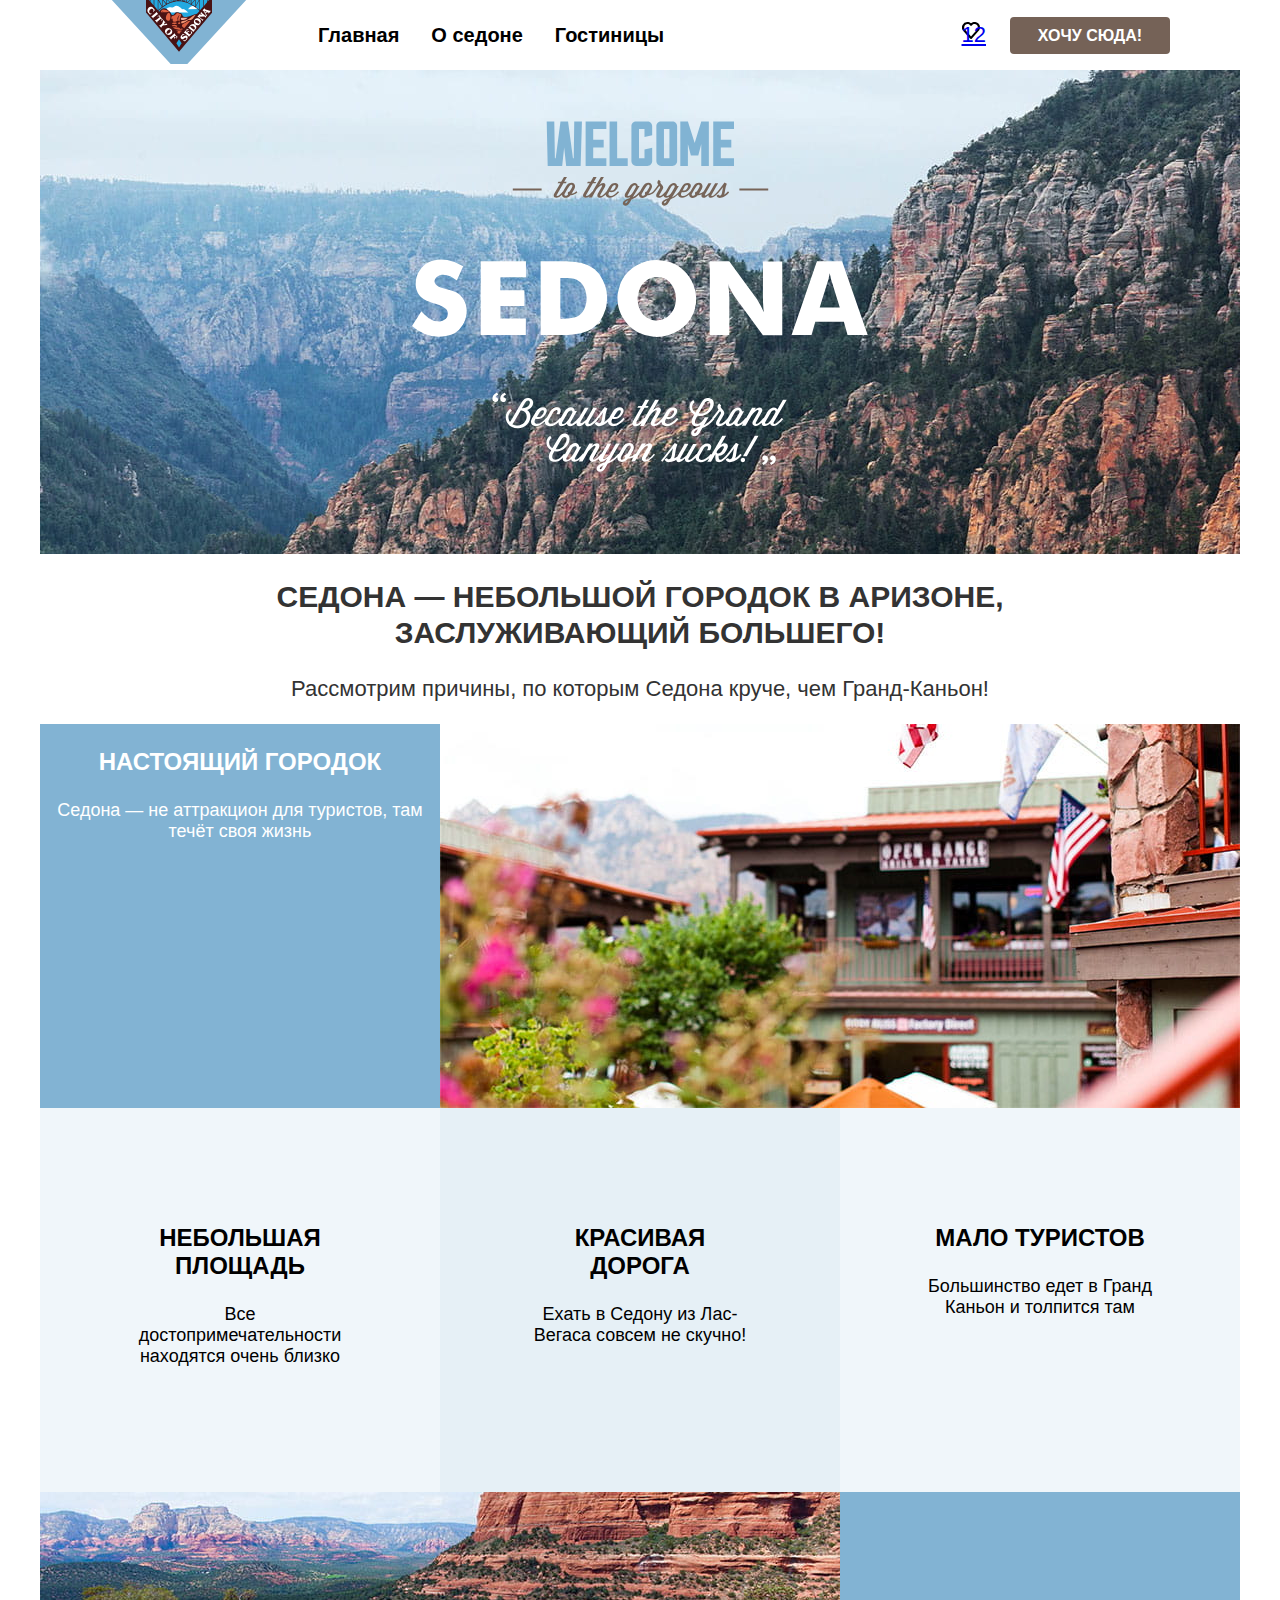
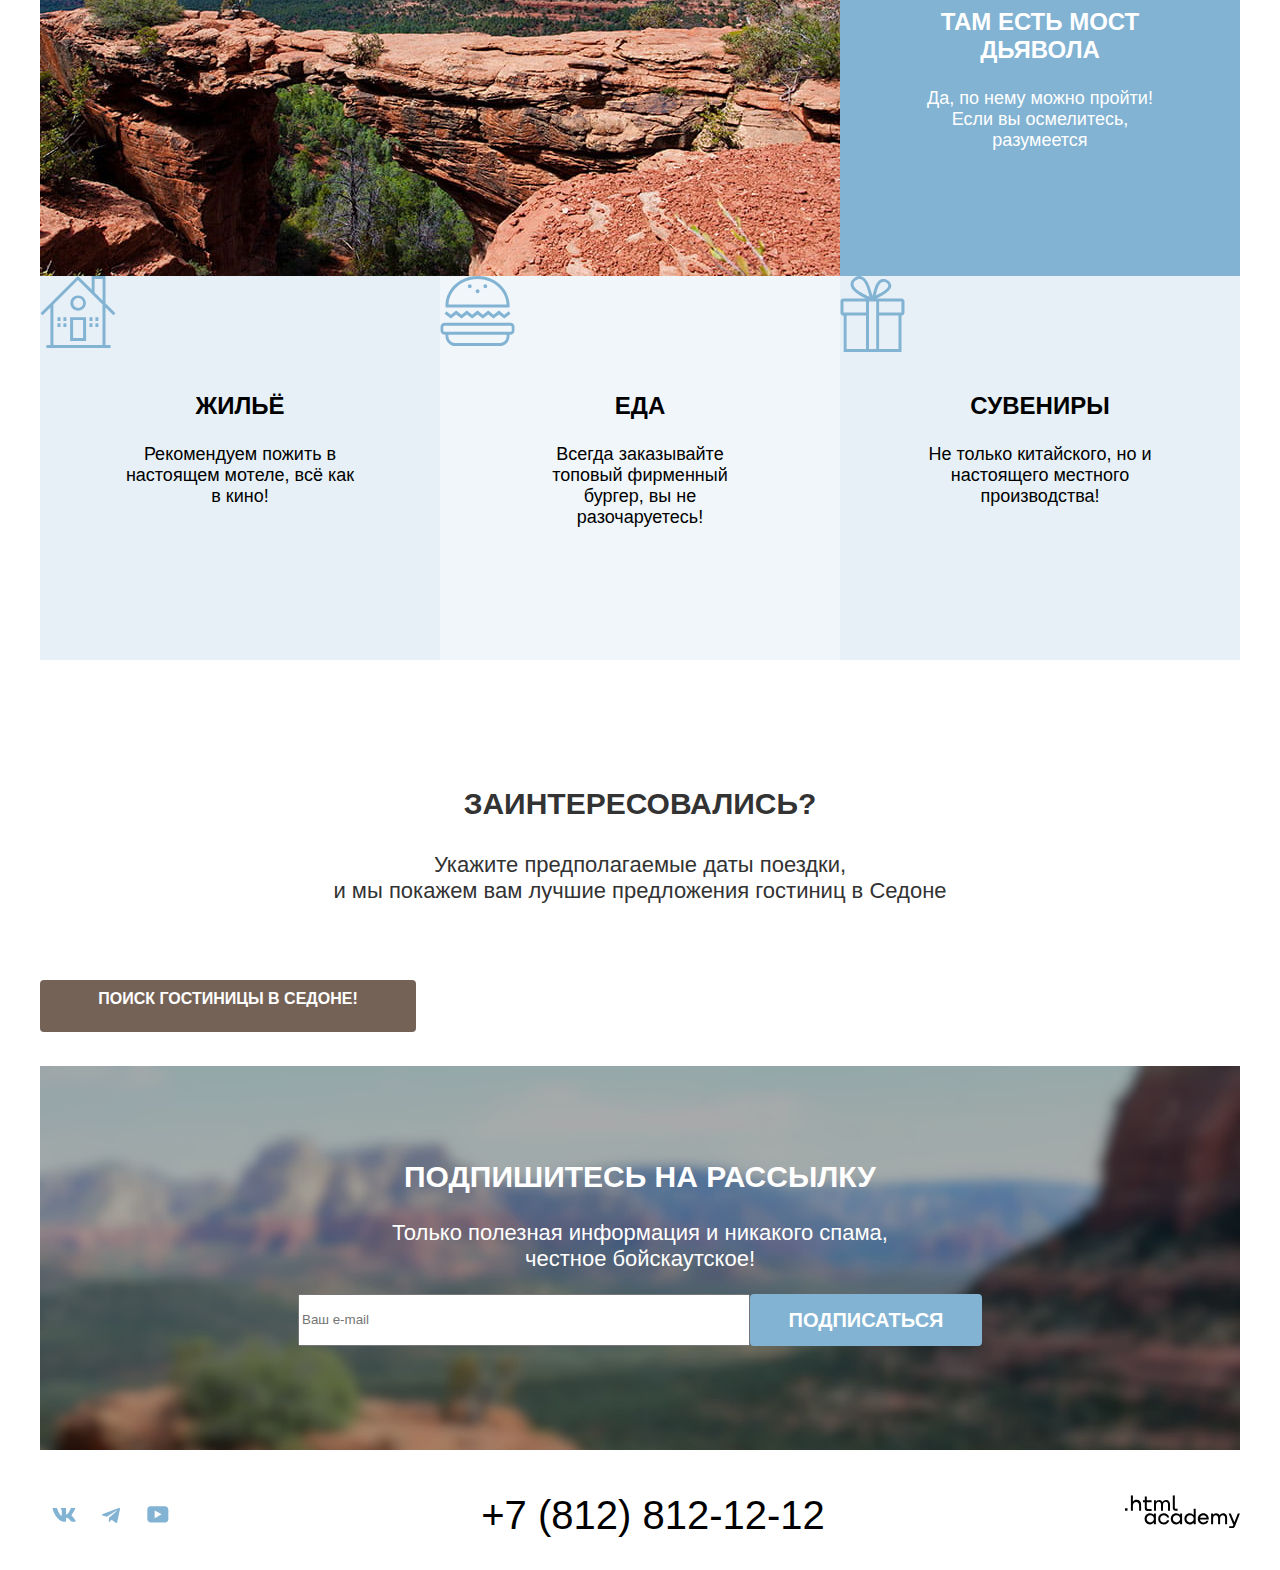
==== commit 3a7d61ed: "DZ" ====
--- a/index.html
+++ b/index.html
@@ -56,7 +56,7 @@
       <ul class="advantages-list list-reset">
         <li class="advantages-item advantages-item-full">
           <div class="advantages-item-container">
-            <div class="advantages-content advantages-content-blue">
+            <div class=" advantages-content-blue">
               <h3 class="advantages-title">Настоящий городок</h3>
               <p class="advantages-description">Седона — не аттракцион для туристов, там течёт своя жизнь</p>
             </div>
@@ -120,13 +120,13 @@
     <section class="search">
       <h2 class="visually-hidden">Поиск гостиницы в Седоне</h2>
       <h3 class="search-title">Заинтересовались?</h3>
-      <p class="search-text">Укажите предполагаемые даты поездки,и мы покажем вам лучшие предложения гостиниц в Седоне</p>
+      <p class="search-text">Укажите предполагаемые даты поездки,<br>и мы покажем вам лучшие предложения гостиниц в Седоне</p>
       <a class="button button-search button-brown" href="#">Поиск гостиницы в Седоне!</a>
     </section>
 
     <section class="subscribe subscribe-home">
       <h2 class="subscribe-title">Подпишитесь на рассылку</h2>
-      <p class="subscribe-text">Только полезная информация и никакого спама, честное бойскаутское!</p>
+      <p class="subscribe-text">Только полезная информация и никакого спама,<br> честное бойскаутское!</p>
       <form class="subscribe-form" action="https://echo.htmlacademy.ru/" method="post">
         <label class="visually-hidden" for="email">Ваш e-mail</label>
         <input class="subscribe-input form-input" type="email" name="email" id="email" placeholder="Ваш e-mail">
--- a/styles/styles.css
+++ b/styles/styles.css
@@ -29,6 +29,9 @@
 }
 
 body {
+  width: 1200px;
+  margin: 0 auto;
+
   font-style: normal;
   font-weight: 400;
   font-size: 22px;
@@ -99,21 +102,26 @@
 
 /* MENU */
 .header {
-  width: 1200px;
-  height: 64px;
-  margin: 0 auto;
   padding: 0 70px;
 }
 
 .header-menu {
-  display: flex;
-  margin: 0;
+  display: grid;
+  align-items: center;
+  width: 100%;
+
+  gap: 24px;
+  grid-template-columns: 138px 1fr auto 160px;
 }
 
 .menu-list {
   display: flex;
   margin-left: 30px;
   padding: 16px 0;
+}
+
+.menu-user-list {
+  margin-left: auto;
 }
 
 .menu-link {
@@ -137,18 +145,20 @@
   background-repeat: no-repeat;
 }
 
-.main {
-  width: 1200px;
+.greeting-img {
+  padding-top: 51px;
+  padding-bottom: 82px;
+
+  background-image: url("../image/greeting.jpg");
+  background-repeat: no-repeat;
+  background-size: cover;
+}
+
+.greeting-img img {
+  display: block;
+  width: 457px;
+  height: 351px;
   margin: 0 auto;
-}
-
-.greeting-img {
-  width: 1200px;
-  height: 485px;
-
-  background-image: url("../image/greeting.jpg");
-  background-repeat: no-repeat;
-  background-size: cover;
 }
 
 .greeting-title {
@@ -162,12 +172,12 @@
   text-align: center;
 }
 
-.advantages {
-  display: flex;
-  flex-direction: column;
-}
-
 .advantages-list {
+  display: flex;
+  flex-wrap: wrap;
+}
+
+.advantages-item-container {
   display: flex;
 }
 
@@ -177,6 +187,10 @@
 
 .advantages-item:nth-child(2n) {
   background: rgba(131, 179, 211, 0.12);
+}
+
+.advantages-item-full:last-child .advantages-image {
+  order: -1;
 }
 
 .advantages-title {
@@ -194,12 +208,22 @@
   color: #000000;
 }
 
-.advantages-content- {
+.advantages-image {
+  display: block;
+  height: 384px;
+}
+
+.advantages-content {
+  width: 400px;
+  min-height: 384px;
+  margin: 0;
+  padding: 92px 85px;
+}
+
+.advantages-content-blue {
   width: 400px;
   height: 384px;
-}
-
-.advantages-content-blue {
+
   background-color: #82b3d3;
 }
 
@@ -224,6 +248,12 @@
 .advantages-content-plus {
   background-image: url("../image/svg/gift.svg");
   background-repeat: no-repeat;
+}
+
+.search {
+  align-items: center;
+  min-height: 406px;
+  padding-top: 96px;
 }
 
 .search-title {
@@ -237,11 +267,25 @@
   text-align: center;
 }
 
+.button-search {
+  width: 376px;
+  height: 52px;
+  margin-top: 54px;
+}
+
 .subscribe {
   padding-top: 68px;
   padding-bottom: 104px;
 
   text-align: center;
+}
+
+.subscribe-form {
+  display: grid;
+  max-width: 684px;
+  margin: 0 auto;
+
+  grid-template-columns: 1fr 232px;
 }
 
 .subscribe-home {
@@ -276,19 +320,36 @@
 }
 
 .footer {
-  display: flex;
-  justify-content: space-around;
+  display: grid;
+  -webkit-box-align: center;
   align-items: center;
-  width: 1200px;
-  height: 120px;
+  padding-top: 45px;
+  padding-bottom: 35px;
+
+  gap: 20px;
+  grid-template-columns: auto 1fr auto;
+}
+
+.footer-social {
+  display: flex;
+}
+
+.social-item {
+  width: 47px;
+  height: 40px;
+}
+
+.social-link {
+  display: flex;
+  justify-content: center;
+  align-items: center;
+  width: 47px;
+  height: 40px;
+}
+
+.footer-phone {
   margin: 0 auto;
-}
-
-.footer-social {
-  display: flex;
-}
-
-.footer-phone {
+
   font-size: 40px;
   line-height: 40px;
   text-align: center;
@@ -297,8 +358,6 @@
 }
 
 .filter {
-  display: flex;
-
   color: #ffffff;
 
   background-image: url("../image/catalog-background.jpg");
@@ -370,13 +429,16 @@
   display: flex;
 }
 
+.pagination-item {
+  margin-left: 8px;
+}
+
 .pagination-link {
-  display: inline-block;
-  width: 60px;
-  height: 60px;
-  margin-left: 8px;
-
-  text-align: center;
+  display: flex;
+  justify-content: center;
+  align-items: center;
+  min-width: 60px;
+  min-height: 60px;
 
   background: #82b3d3;
   border-radius: 4px;
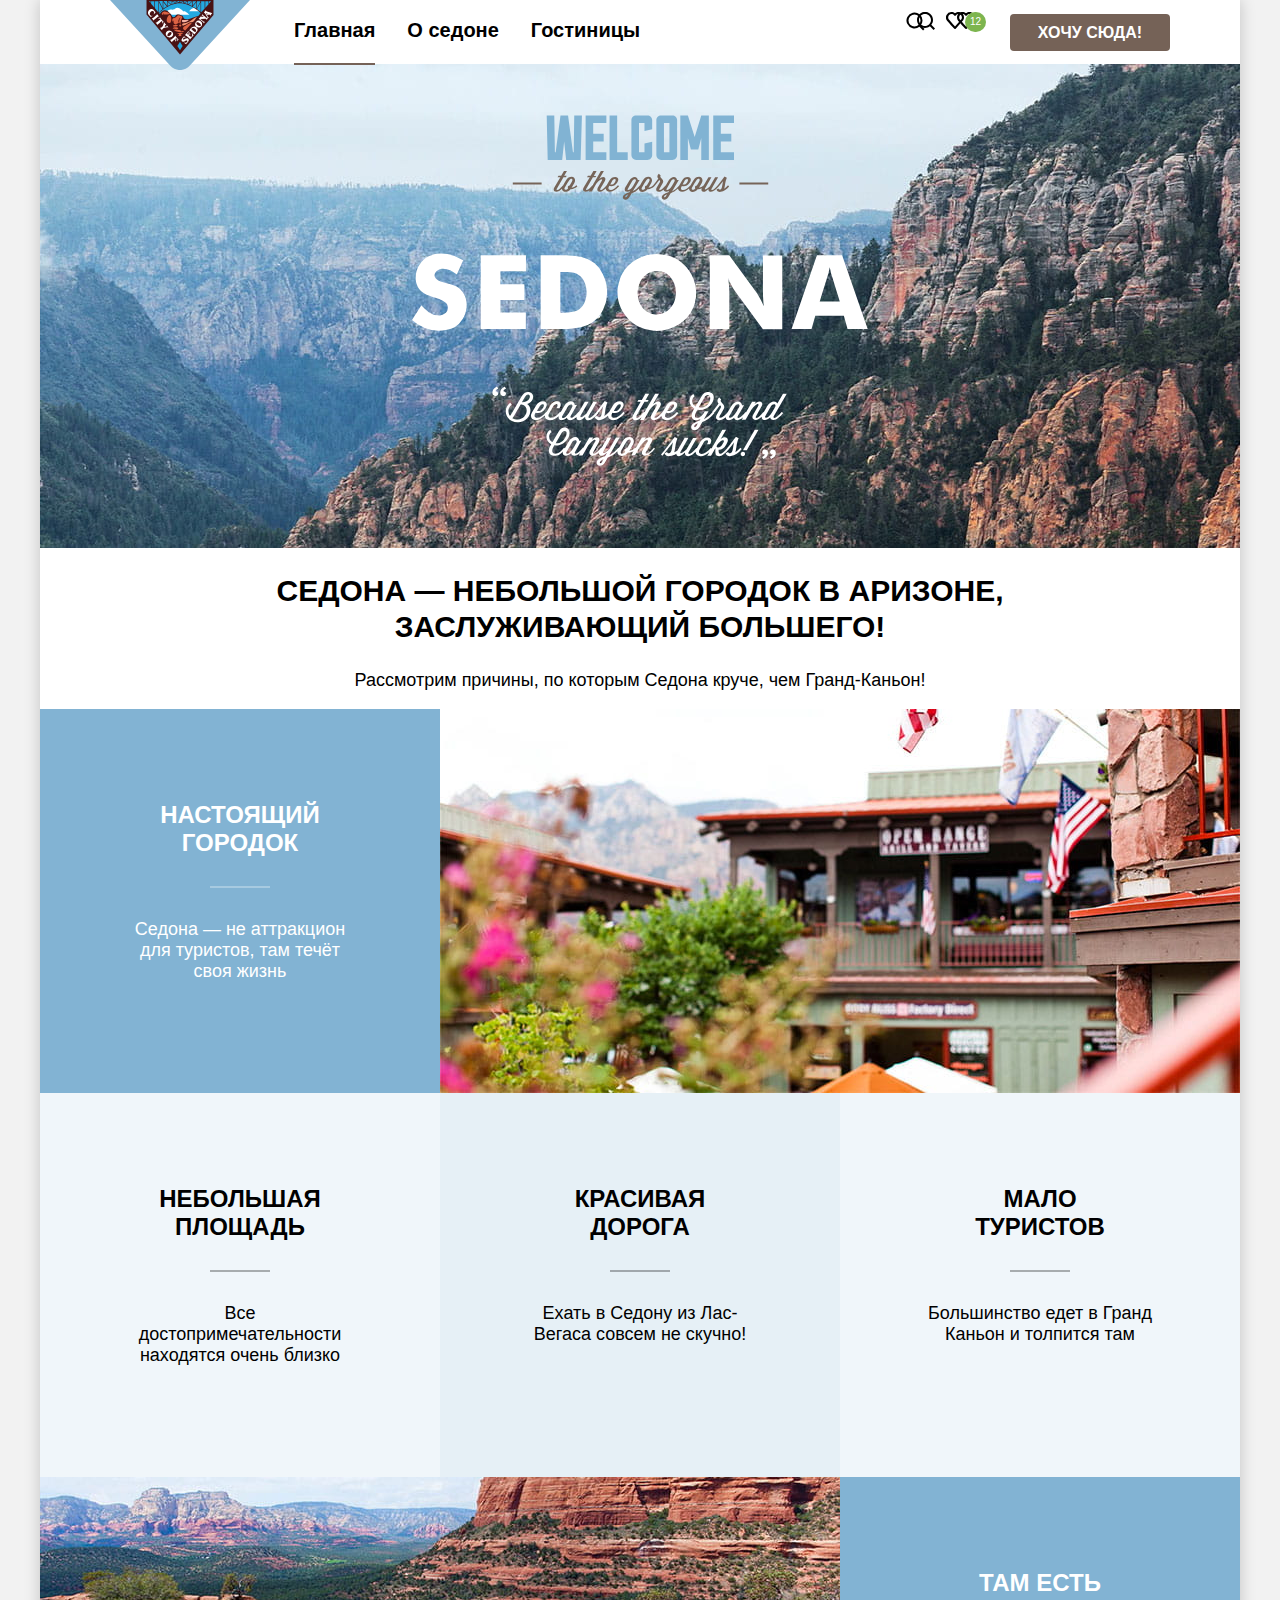
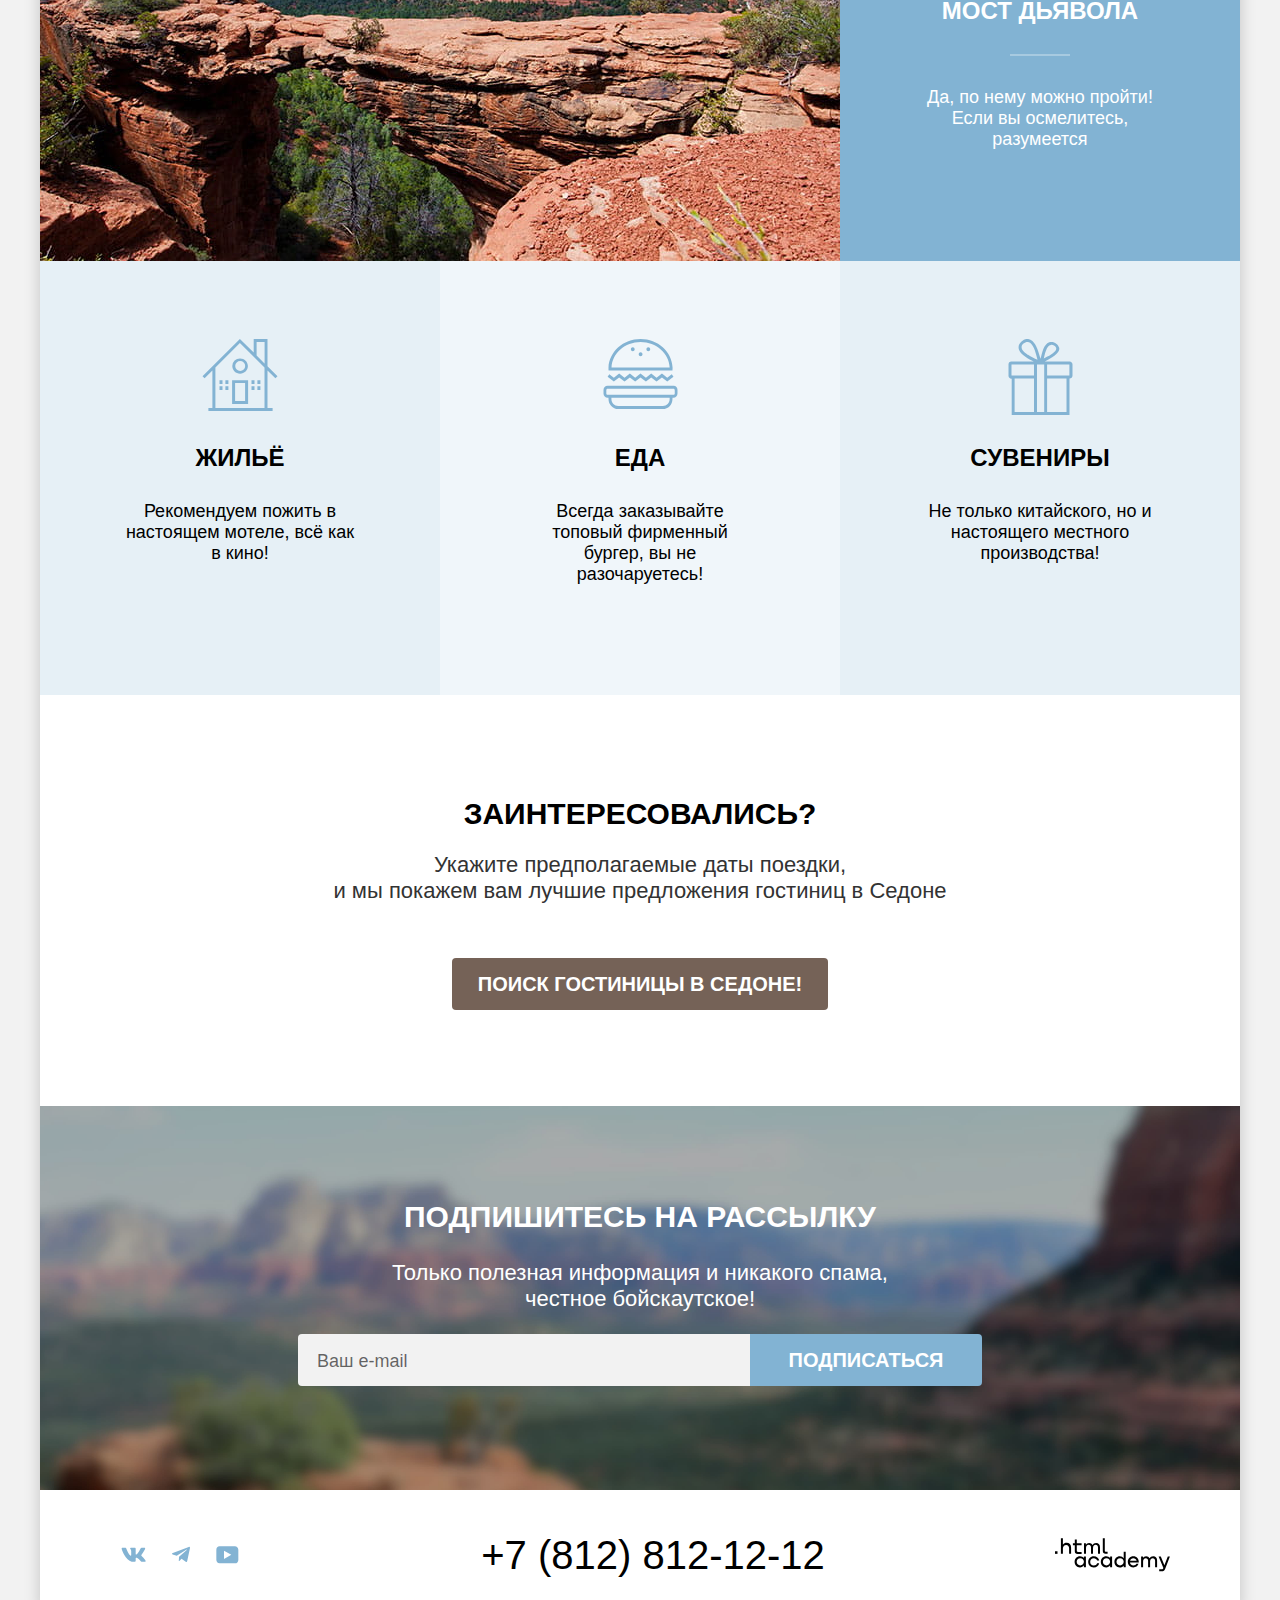
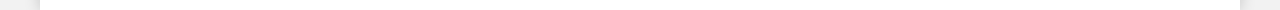
==== commit ad1022eb: "Merge pull request #6 from jon90033/master" ====
--- a/index.html
+++ b/index.html
@@ -28,12 +28,18 @@
         <li class="menu-user-item">
           <a href="#" class="menu-user-link menu-user-link-search">
             <span class="visually-hidden">Поиск</span>
+            <svg width="18" height="18" viewBox="0 0 18 18" xmlns="http://www.w3.org/2000/svg">
+              <path d="M18 16.5L14.3 12.8C15.3 11.5 16 9.8 16 7.9C16 3.5 12.4 -0.1 8 -0.1C3.6 -0.1 0 3.6 0 8C0 12.4 3.6 16 8 16C9.8 16 11.5 15.4 12.9 14.3L16.6 18L18 16.5ZM8 14C4.7 14 2 11.3 2 8C2 4.7 4.7 2 8 2C11.3 2 14 4.7 14 8C14 11.3 11.3 14 8 14Z"></path>
+            </svg>
           </a>
         </li>
         <li class="menu-user-item">
           <a href="#" class="menu-user-link menu-user-link-favorites">
             <span class="visually-hidden">Поставить Like</span>
             <span class="menu-user-link-favorites-num">12</span>
+            <svg width="18" height="17" viewBox="0 0 18 17" xmlns="http://www.w3.org/2000/svg">
+              <path d="M8.9 17C8.6 17 8.3 16.9 8.1 16.6C2.7 10.5 1.4 9.1 1.1 8.7C0.4 7.8 0 6.6 0 5.4C0 2.4 2.4 0 5.5 0C6.8 0 8 0.5 9 1.3C10 0.5 11.3 0 12.5 0C15.5 0 18 2.4 18 5.4C18 6.7 17.5 7.9 16.7 8.8L9.7 16.7C9.5 16.9 9.3 17 8.9 17ZM2.9 7.5C3.2 7.9 6.4 11.5 9 14.4L15.2 7.4C15.7 6.9 15.9 6.2 15.9 5.4C15.9 3.6 14.4 2.1 12.6 2.1C11.6 2.1 10.6 2.6 9.9 3.4C9.6 3.7 9.3 3.8 9 3.8C8.7 3.8 8.4 3.6 8.2 3.4C7.5 2.6 6.5 2.1 5.5 2.1C3.7 2.1 2.2 3.6 2.2 5.4C2.1 6.3 2.5 7 2.9 7.5C2.8 7.5 2.8 7.5 2.9 7.5Z"></path>
+            </svg>
           </a>
         </li>
       </ul>
@@ -56,7 +62,7 @@
       <ul class="advantages-list list-reset">
         <li class="advantages-item advantages-item-full">
           <div class="advantages-item-container">
-            <div class=" advantages-content-blue">
+            <div class="advantages-content advantages-content-blue">
               <h3 class="advantages-title">Настоящий городок</h3>
               <p class="advantages-description">Седона — не аттракцион для туристов, там течёт своя жизнь</p>
             </div>
@@ -73,20 +79,20 @@
         </li>
         <li class="advantages-item">
           <div class="advantages-content">
-            <h3 class="advantages-title">Красивая дорога</h3>
+            <h3 class="advantages-title">Красивая<br> дорога</h3>
             <p class="advantages-description">Ехать в Седону из Лас-Вегаса совсем не скучно!</p>
           </div>
         </li>
         <li class="advantages-item">
           <div class="advantages-content">
-            <h3 class="advantages-title">Мало туристов</h3>
+            <h3 class="advantages-title">Мало<br> туристов</h3>
             <p class="advantages-description">Большинство едет в Гранд Каньон и толпится там</p>
           </div>
         </li>
         <li class="advantages-item advantages-item-full">
           <div class="advantages-item-container">
             <div class="advantages-content advantages-content-blue">
-              <h3 class="advantages-title">Там есть Мост Дьявола</h3>
+              <h3 class="advantages-title">Там есть<br> Мост Дьявола</h3>
               <p class="advantages-description">Да, по нему можно пройти! Если вы осмелитесь, разумеется</p>
             </div>
             <div class="advantages-image">
@@ -140,26 +146,45 @@
     <ul class="footer-social social list-reset">
       <li class="social-item">
         <a class="social-link" href="https://vk.com/htmlacademy">
-          <img src="image/svg/vk-icon.svg" width="24" height="14" alt="Ссылка на ВКонтакте">
+          <svg width="25" height="15" viewBox="0 0 25 15" xmlns="http://www.w3.org/2000/svg">
+            <path fill-rule="evenodd" clip-rule="evenodd" d="M24.1164 1.80445C24.2824 1.25845 24.1164 0.856445 23.3214 0.856445H20.6964C20.0284 0.856445 19.7204 1.20345 19.5534 1.58645C19.5534 1.58645 18.2184 4.78245 16.3274 6.85845C15.7154 7.46045 15.4374 7.65145 15.1034 7.65145C14.9364 7.65145 14.6854 7.46045 14.6854 6.91345V1.80445C14.6854 1.14845 14.5014 0.856445 13.9454 0.856445H9.81738C9.40038 0.856445 9.14938 1.16045 9.14938 1.44945C9.14938 2.07045 10.0954 2.21445 10.1924 3.96245V7.76045C10.1924 8.59345 10.0394 8.74444 9.70538 8.74444C8.81538 8.74444 6.65038 5.53345 5.36538 1.85945C5.11638 1.14445 4.86438 0.856445 4.19338 0.856445H1.56638C0.816382 0.856445 0.666382 1.20345 0.666382 1.58645C0.666382 2.26845 1.55638 5.65645 4.81138 10.1374C6.98138 13.1974 10.0364 14.8564 12.8194 14.8564C14.4884 14.8564 14.6944 14.4884 14.6944 13.8534V11.5404C14.6944 10.8034 14.8524 10.6564 15.3814 10.6564C15.7714 10.6564 16.4384 10.8484 17.9964 12.3234C19.7764 14.0724 20.0694 14.8564 21.0714 14.8564H23.6964C24.4464 14.8564 24.8224 14.4884 24.6064 13.7604C24.3684 13.0364 23.5184 11.9854 22.3914 10.7384C21.7794 10.0284 20.8614 9.26345 20.5824 8.88045C20.1934 8.38945 20.3044 8.17044 20.5824 7.73345C20.5824 7.73345 23.7824 3.30745 24.1154 1.80445H24.1164Z"></path>
+          </svg>
           <span class="visually-hidden">В Контакте</span>
         </a>
       </li>
       <li class="social-item">
         <a class="social-link" href="https://t.me/htmlacademy">
-          <img src="image/svg/telegramm-icon.svg" width="18" height="16" alt="Ссылка на Телеграмм">
+          <svg width="18" height="17" viewBox="0 0 18 17" xmlns="http://www.w3.org/2000/svg">
+            <path d="M16.785 0.955705L0.840489 7.1042C-0.247661 7.54126 -0.241365 8.14828 0.640845 8.41897L4.73445 9.69597L14.2058 3.72014C14.6537 3.44766 15.0629 3.59424 14.7265 3.89281L7.05283 10.8183H7.05103L7.05283 10.8192L6.77045 15.0387C7.18413 15.0387 7.36669 14.8489 7.59871 14.625L9.58705 12.6915L13.7229 15.7464C14.4855 16.1664 15.0332 15.9506 15.2229 15.0405L17.9379 2.2453C18.2158 1.13107 17.5126 0.626562 16.785 0.955705Z"></path>
+          </svg>
           <span class="visually-hidden">Телеграмм</span>
         </a>
       </li>
       <li class="social-item">
         <a class="social-link" href="https://www.youtube.com/user/htmlacademyru">
-          <img src="image/svg/youtube-icon.svg" width="22" height="17" alt="Ссылка на YouTube">
+          <svg width="23" height="18" viewBox="0 0 23 18" xmlns="http://www.w3.org/2000/svg">
+            <path d="M18.9402 0.356445H3.50738C1.64668 0.356445 0.333252 1.9502 0.333252 3.75645V13.8502C0.333252 15.7627 1.64668 17.3564 3.50738 17.3564H19.1591C20.8009 17.3564 22.3333 15.7627 22.3333 13.9564V3.75645C22.1143 1.9502 20.8009 0.356445 18.9402 0.356445ZM7.99494 12.8939V4.81894L15.3283 8.85645L7.99494 12.8939Z"></path>
+          </svg>
           <span class="visually-hidden">YouTube</span>
         </a>
       </li>
     </ul>
     <a class="footer-phone" href="tel:+78128121212">+7 (812) 812-12-12</a>
     <a class="footer-logo" href="https://htmlacademy.ru">
-      <img class="logo-academy" src="image/svg/logo-htmlacademy.svg" width="115" height="33" alt="лого академии">
+      <svg width="115" height="34" viewBox="0 0 115 34" xmlns="http://www.w3.org/2000/svg">
+        <path d="M0 13.2564V15.8564H2.5V13.2564H0Z"></path>
+        <path d="M11.6 4.85645C10 4.85645 8.8 5.55645 8 6.55645H7.9V0.356445H5.9V15.8564H7.9V10.5564C7.9 8.45645 9.2 6.95645 11.2 6.95645C13 6.95645 14.1 8.35645 14.1 10.1564V15.8564H16.1V9.75644C16.2 6.75644 14.3 4.85645 11.6 4.85645Z"></path>
+        <path d="M26.6 5.15645H21.8V1.45645H19.8V5.25645H17.9V7.25645H19.8V13.2564C19.8 14.9564 20.8 15.9564 22.5 15.9564H26.6V13.9564H22.9C22.2 13.9564 21.8 13.5564 21.8 12.8564V7.15645H26.6V5.15645Z"></path>
+        <path d="M41.1 4.95645C39.5 4.95645 38.2 5.75644 37.6 7.05645H37.5C36.9 5.85645 35.7 4.95645 34.1 4.95645C32.7 4.95645 31.6 5.75645 31 6.75645H30.9V5.15645H29V15.7564H31V10.3564C31 8.35645 32 6.85645 33.6 6.85645C35.1 6.85645 36 7.85645 36 9.45645V15.7564H38V10.1564C38 7.75645 39.4 6.85645 40.6 6.85645C42.1 6.85645 43 7.85645 43 9.45645V15.7564H45V9.25644C45.1 6.75644 43.6 4.95645 41.1 4.95645Z"></path>
+        <path d="M47.8 13.0564C47.8 14.7564 48.8 15.7564 50.6 15.7564H52.6V13.7564H50.9C50.2 13.7564 49.8 13.3564 49.8 12.6564V0.356445H47.8V13.0564Z"></path>
+        <path d="M28.9 20.0564C28 18.9564 26.7 18.2564 25 18.2564C21.9 18.2564 19.6 20.5564 19.6 23.8564C19.6 27.1564 21.9 29.4564 25 29.4564C26.8 29.4564 28 28.6564 28.8 27.5564H28.9V29.1564H30.9V18.5564H28.9V20.0564ZM25.3 27.4564C23.1 27.4564 21.7 25.8564 21.7 23.8564C21.7 21.8564 23.1 20.2564 25.3 20.2564C27.5 20.2564 28.9 21.8564 28.9 23.8564C28.9 25.7564 27.5 27.4564 25.3 27.4564Z"></path>
+        <path d="M44.2 22.3564C43.7 19.9564 41.6 18.2564 38.8 18.2564C35.4 18.2564 33.2 20.7564 33.2 23.8564C33.2 26.9564 35.4 29.4564 38.8 29.4564C41.6 29.4564 43.7 27.6564 44.2 25.2564H42.1C41.7 26.5564 40.4 27.5564 38.8 27.5564C36.6 27.5564 35.2 25.9564 35.2 23.9564C35.2 21.9564 36.6 20.3564 38.8 20.3564C40.4 20.3564 41.6 21.3564 42.1 22.5564H44.2V22.3564Z"></path>
+        <path d="M55.1 20.0564C54.2 18.9564 52.9 18.2564 51.2 18.2564C48.1 18.2564 45.8 20.5564 45.8 23.8564C45.8 27.1564 48.1 29.4564 51.2 29.4564C53 29.4564 54.2 28.6564 55 27.5564H55.1V29.1564H57.1V18.5564H55.1V20.0564ZM51.5 27.4564C49.3 27.4564 47.9 25.8564 47.9 23.8564C47.9 21.8564 49.3 20.2564 51.5 20.2564C53.7 20.2564 55.1 21.8564 55.1 23.8564C55.1 25.7564 53.6 27.4564 51.5 27.4564Z"></path>
+        <path d="M68.7 20.1564C67.8 19.0564 66.5 18.2564 64.8 18.2564C61.7 18.2564 59.4 20.5564 59.4 23.8564C59.4 27.1564 61.6 29.4564 64.8 29.4564C66.5 29.4564 67.8 28.6564 68.6 27.6564H68.7V29.1564H70.7V13.7564H68.7V20.1564ZM65.1 27.4564C62.9 27.4564 61.5 25.8564 61.5 23.8564C61.5 21.8564 62.9 20.2564 65.1 20.2564C67.3 20.2564 68.7 21.8564 68.7 23.8564C68.6 25.8564 67.2 27.4564 65.1 27.4564Z"></path>
+        <path d="M78.3 18.2564C75 18.2564 72.8 20.7564 72.8 23.8564C72.8 26.8564 74.9 29.4564 78.3 29.4564C80.8 29.4564 82.8 28.1564 83.5 25.8564H81.4C80.9 26.8564 79.8 27.4564 78.4 27.4564C76.5 27.4564 75.1 26.1564 75 24.5564H83.8C84 20.9564 81.8 18.2564 78.3 18.2564ZM78.3 20.1564C80 20.1564 81.3 21.1564 81.6 22.7564H75.1C75.4 21.2564 76.6 20.1564 78.3 20.1564Z"></path>
+        <path d="M98.2 18.2564C96.6 18.2564 95.3 19.0564 94.6 20.2564H94.5C93.9 19.0564 92.7 18.2564 91.1 18.2564C89.7 18.2564 88.6 18.9564 88 20.0564V18.5564H86.1V29.1564H88.1V23.7564C88.1 21.7564 89.1 20.3564 90.7 20.2564C92.2 20.2564 93.1 21.2564 93.1 22.8564V29.1564H95.1V23.5564C95.1 21.1564 96.5 20.2564 97.7 20.2564C99.2 20.2564 100.1 21.2564 100.1 22.8564V29.1564H102.1V22.6564C102.2 20.0564 100.7 18.2564 98.2 18.2564Z"></path>
+        <path d="M109.4 27.3564L105.8 18.4564H103.6L108.4 30.0564C108.1 30.9564 107.7 31.2564 106.7 31.2564H104.2V33.2564H106.7C108.5 33.2564 109.5 32.4564 110.2 30.6564L114.9 18.4564H112.8L109.4 27.3564Z"></path>
+      </svg>
       <span class="visually-hidden">Логотип HTMLAcademy</span>
     </a>
   </footer>
--- a/styles/styles.css
+++ b/styles/styles.css
@@ -26,20 +26,26 @@
   box-sizing: border-box;
   margin: 0;
   padding: 0;
+
+  background-color: #f2f2f2;
 }
 
 body {
-  width: 1200px;
+  position: relative;
+
+  width: 100%;
+  max-width: 1200px;
   margin: 0 auto;
 
   font-style: normal;
   font-weight: 400;
-  font-size: 22px;
-  line-height: 26px;
-  font-family: "PT Sans", sans-serif;
-  color: #333333;
-
-  background: #ffffff;
+  font-size: 18px;
+  line-height: 21px;
+  font-family: "PTsans", sans-serif;
+  color: #000000;
+
+  background-color: #ffffff;
+  box-shadow: 0 0 15px rgba(0, 0, 0, 0.2);
 }
 
 .list-reset {
@@ -114,10 +120,23 @@
   grid-template-columns: 138px 1fr auto 160px;
 }
 
+.logo-link {
+  display: block;
+  width: 140px;
+  height: 70px;
+  margin-bottom: -6px;
+}
+
+.logo-link img {
+  display: block;
+  width: 100%;
+  height: 100%;
+}
+
 .menu-list {
   display: flex;
-  margin-left: 30px;
-  padding: 16px 0;
+  flex-wrap: wrap;
+  margin-left: 6px;
 }
 
 .menu-user-list {
@@ -125,14 +144,68 @@
 }
 
 .menu-link {
-  padding: 16px;
+  position: relative;
+
+  display: inline-block;
+  padding: 16px 0 20px;
 
   font-weight: 700;
   font-size: 20px;
   line-height: 24px;
-  text-align: center;
+  vertical-align: middle;
   color: #000000;
   text-decoration: none;
+}
+
+.menu-link-current::after {
+  content: "";
+  position: absolute;
+  right: 0;
+  bottom: -3px;
+  left: 0;
+
+  height: 2px;
+
+  background-color: #756257;
+}
+
+.menu-item {
+  margin: 0 16px;
+}
+
+.menu-user-link {
+  position: relative;
+
+  display: flex;
+  justify-content: center;
+  width: 40px;
+  height: 40px;
+
+  color: #000000;
+}
+
+.menu-user-link:hover {
+  color: #756157;
+}
+
+.menu-user-link svg {
+  fill: currentColor;
+}
+
+.menu-user-link-favorites-num {
+  position: absolute;
+  top: 0;
+  right: 0;
+
+  display: block;
+  padding: 5px;
+
+  font-size: 10px;
+  line-height: 10px;
+  color: #ffffff;
+
+  background-color: #7db54f;
+  border-radius: 10px;
 }
 
 .menu-user-link-search {
@@ -165,6 +238,7 @@
   font-size: 30px;
   line-height: 36px;
   text-align: center;
+  color: #000000;
   text-transform: uppercase;
 }
 
@@ -194,11 +268,29 @@
 }
 
 .advantages-title {
+  position: relative;
+
+  margin: 0 0 31px;
+  padding-bottom: 31px;
+
   font-size: 24px;
   line-height: 28px;
   text-align: center;
   color: #000000;
   text-transform: uppercase;
+}
+
+.advantages-title::after {
+  content: "";
+  position: absolute;
+  bottom: 0;
+  left: 50%;
+
+  width: 60px;
+  height: 2px;
+
+  background-color: rgba(0, 0, 0, 0.3);
+  transform: translateX(-50%);
 }
 
 .advantages-description {
@@ -208,9 +300,10 @@
   color: #000000;
 }
 
-.advantages-image {
-  display: block;
-  height: 384px;
+.advantages-image img {
+  display: block;
+  width: 100%;
+  height: 100%;
 }
 
 .advantages-content {
@@ -221,8 +314,7 @@
 }
 
 .advantages-content-blue {
-  width: 400px;
-  height: 384px;
+  padding-top: 92px;
 
   background-color: #82b3d3;
 }
@@ -233,6 +325,26 @@
 
 .advantages-content-blue p {
   color: #ffffff;
+}
+
+.advantages-content-blue .advantages-title::after {
+  background-color: rgba(255, 255, 255, 0.3);
+}
+
+.advantages-list-recommendations .advantages-content {
+  padding-top: 183px;
+
+  background-repeat: no-repeat;
+  background-position: center 78px;
+}
+
+.advantages-list-recommendations .advantages-title {
+  margin-bottom: 29px;
+  padding-bottom: 0;
+}
+
+.advantages-list-recommendations .advantages-title::after {
+  display: none;
 }
 
 .advantages-content-home {
@@ -251,26 +363,37 @@
 }
 
 .search {
-  align-items: center;
-  min-height: 406px;
-  padding-top: 96px;
+  padding-top: 71px;
+  padding-bottom: 96px;
+
+  text-align: center;
 }
 
 .search-title {
+  margin-bottom: 20px;
+
   font-size: 30px;
   line-height: 36px;
-  text-align: center;
+  color: #000000;
   text-transform: uppercase;
 }
 
 .search-text {
-  text-align: center;
+  margin-top: 0;
+  margin-bottom: 54px;
+
+  font-size: 22px;
+  line-height: 26px;
+  color: #333333;
 }
 
 .button-search {
+  display: block;
   width: 376px;
-  height: 52px;
-  margin-top: 54px;
+  margin: 0 auto;
+
+  font-size: 20px;
+  line-height: 36px;
 }
 
 .subscribe {
@@ -315,16 +438,49 @@
 }
 
 .subscribe-button {
+  padding: 10px;
+
   font-size: 20px;
-  line-height: 36px;
+  line-height: 26px;
+
+  border-radius: 0 4px 4px 0;
+}
+
+.form-input {
+  width: 100%;
+  height: 48px;
+  padding: 13px 56px 10px 17px;
+
+  font-weight: 700;
+  font-size: 18px;
+  line-height: 24px;
+  font-family: "PTsans", "Arial", sans-serif;
+  color: #000000;
+
+  background-color: #f2f2f2;
+  border: 2px solid transparent;
+  border-radius: 4px;
+
+  appearance: none;
+}
+
+.form-input::placeholder {
+  color: rgba(0, 0, 0, 0.6);
+}
+
+.subscribe-input {
+  height: 52px;
+  padding: 13px 17px 10px;
+
+  font-weight: 400;
+
+  border-radius: 4px 0 0 4px;
 }
 
 .footer {
   display: grid;
-  -webkit-box-align: center;
   align-items: center;
-  padding-top: 45px;
-  padding-bottom: 35px;
+  padding: 45px 70px 35px;
 
   gap: 20px;
   grid-template-columns: auto 1fr auto;
@@ -332,6 +488,12 @@
 
 .footer-social {
   display: flex;
+}
+
+.social {
+  display: grid;
+
+  grid-template-columns: repeat(3, auto);
 }
 
 .social-item {
@@ -345,9 +507,20 @@
   align-items: center;
   width: 47px;
   height: 40px;
+
+  color: #83b3d3;
+}
+
+.social-link:hover {
+  color: #68a2ca;
+}
+
+.social-link svg {
+  fill: currentColor;
 }
 
 .footer-phone {
+  display: block;
   margin: 0 auto;
 
   font-size: 40px;
@@ -357,7 +530,25 @@
   text-decoration: none;
 }
 
+.footer-logo {
+  display: block;
+  width: 115px;
+  height: 33px;
+
+  color: #000000;
+}
+
+.footer-logo:hover {
+  color: #756157;
+}
+
+.footer-logo svg {
+  fill: currentColor;
+}
+
 .filter {
+  display: flex;
+
   color: #ffffff;
 
   background-image: url("../image/catalog-background.jpg");
@@ -366,6 +557,8 @@
 }
 
 .breadcrumbs-link {
+  display: flex;
+
   font-size: 16px;
   line-height: 21px;
 }
